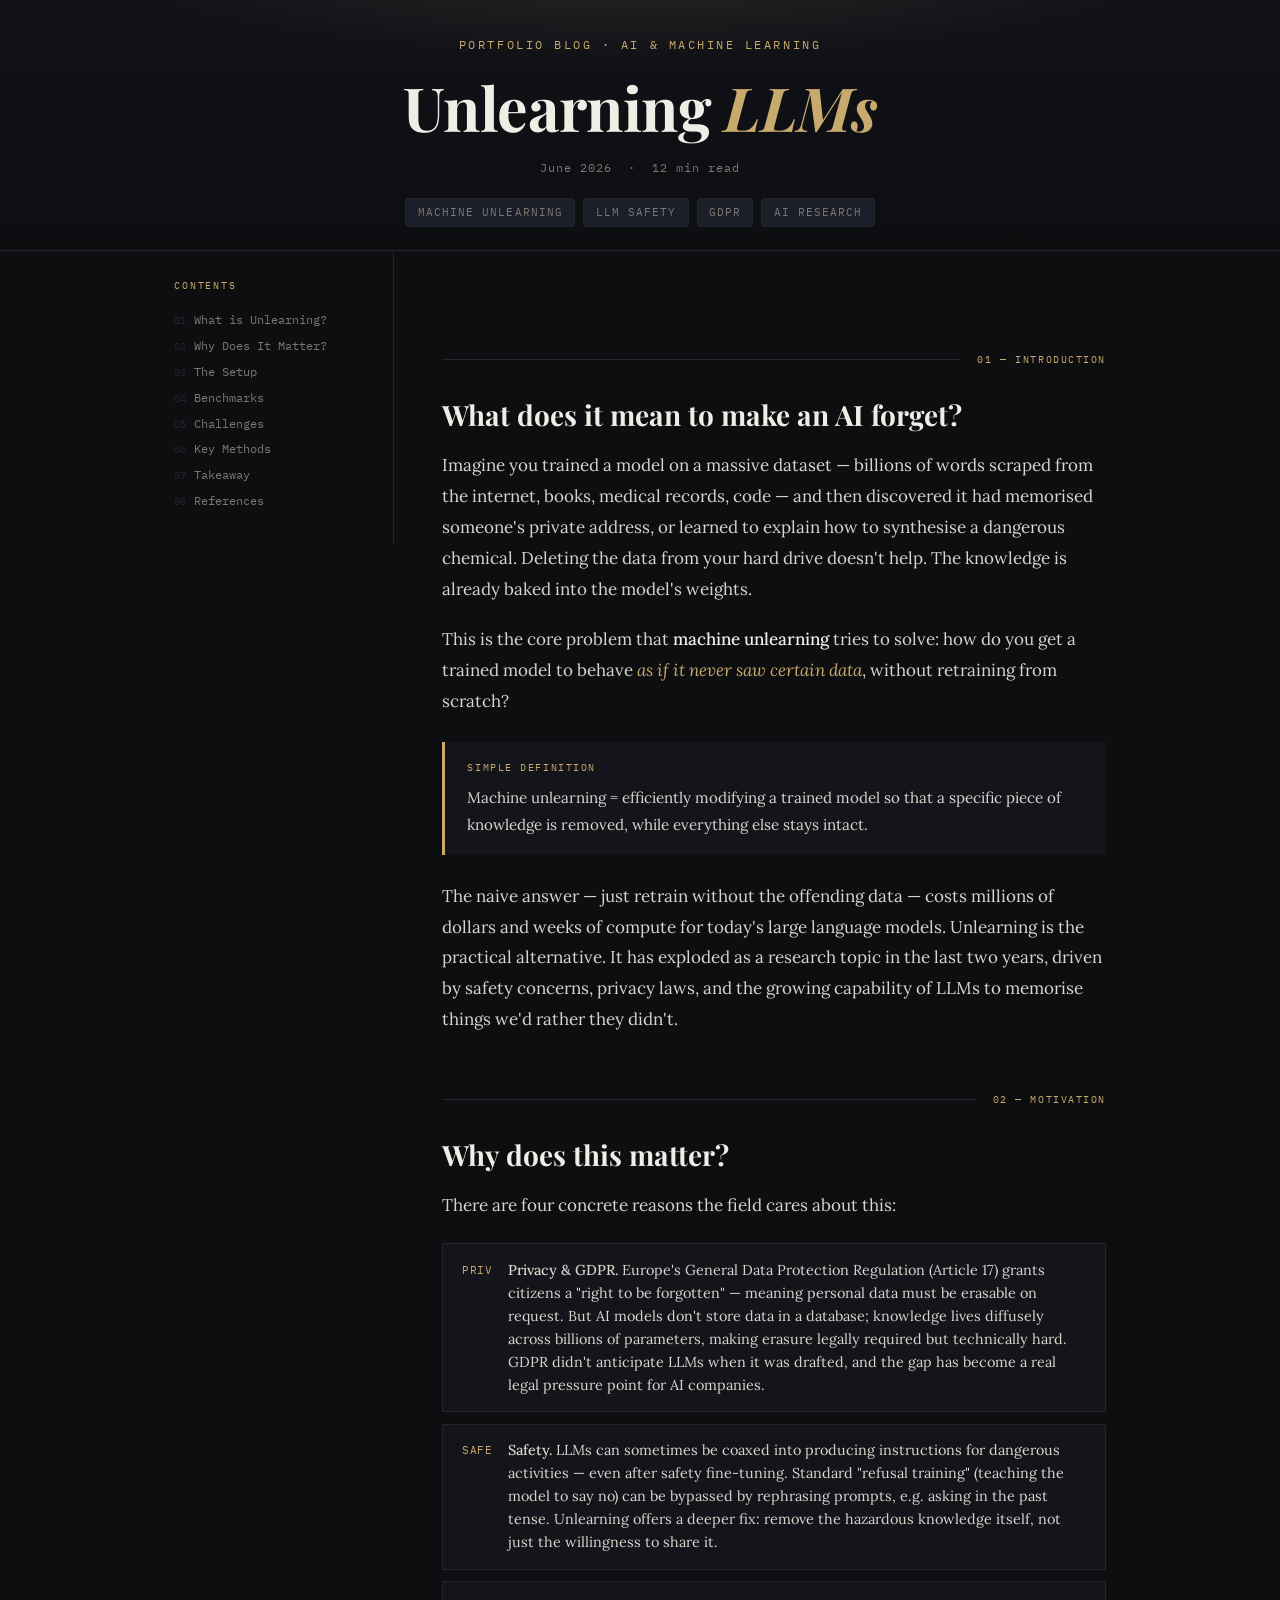
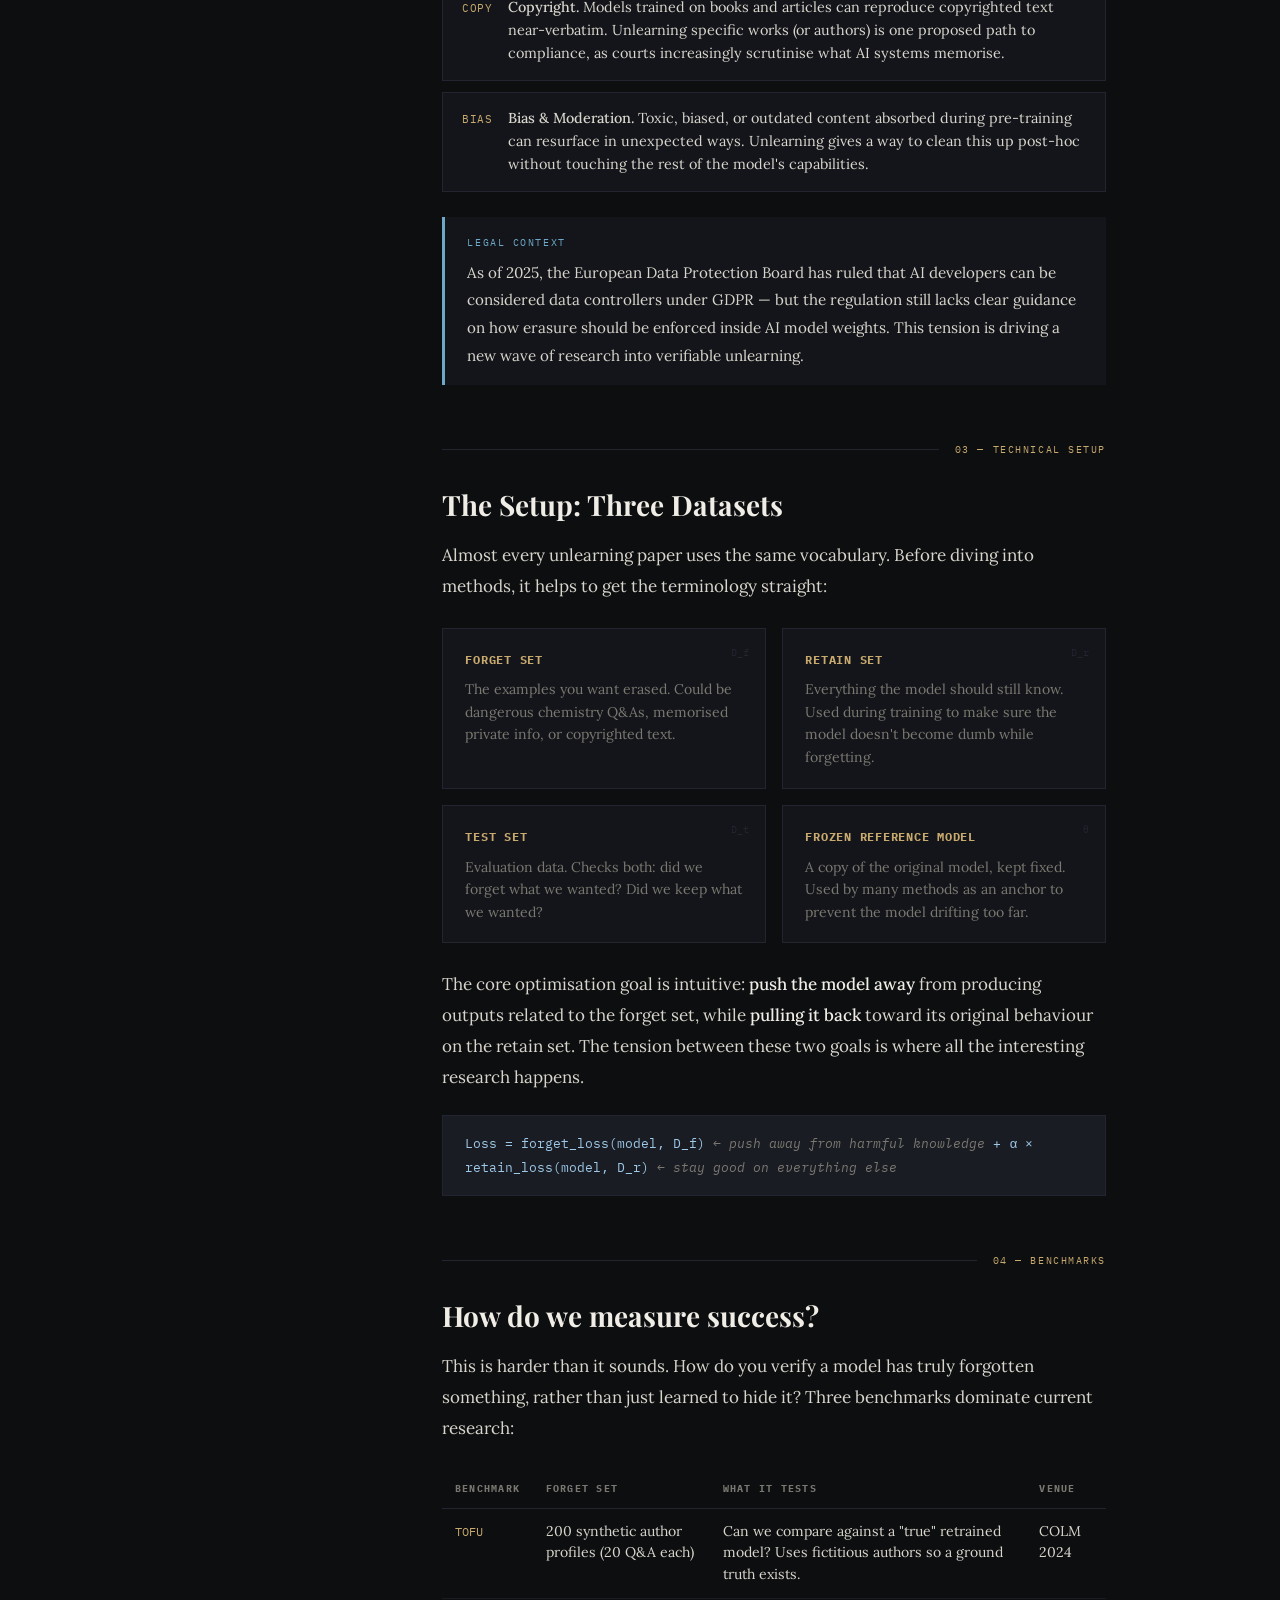
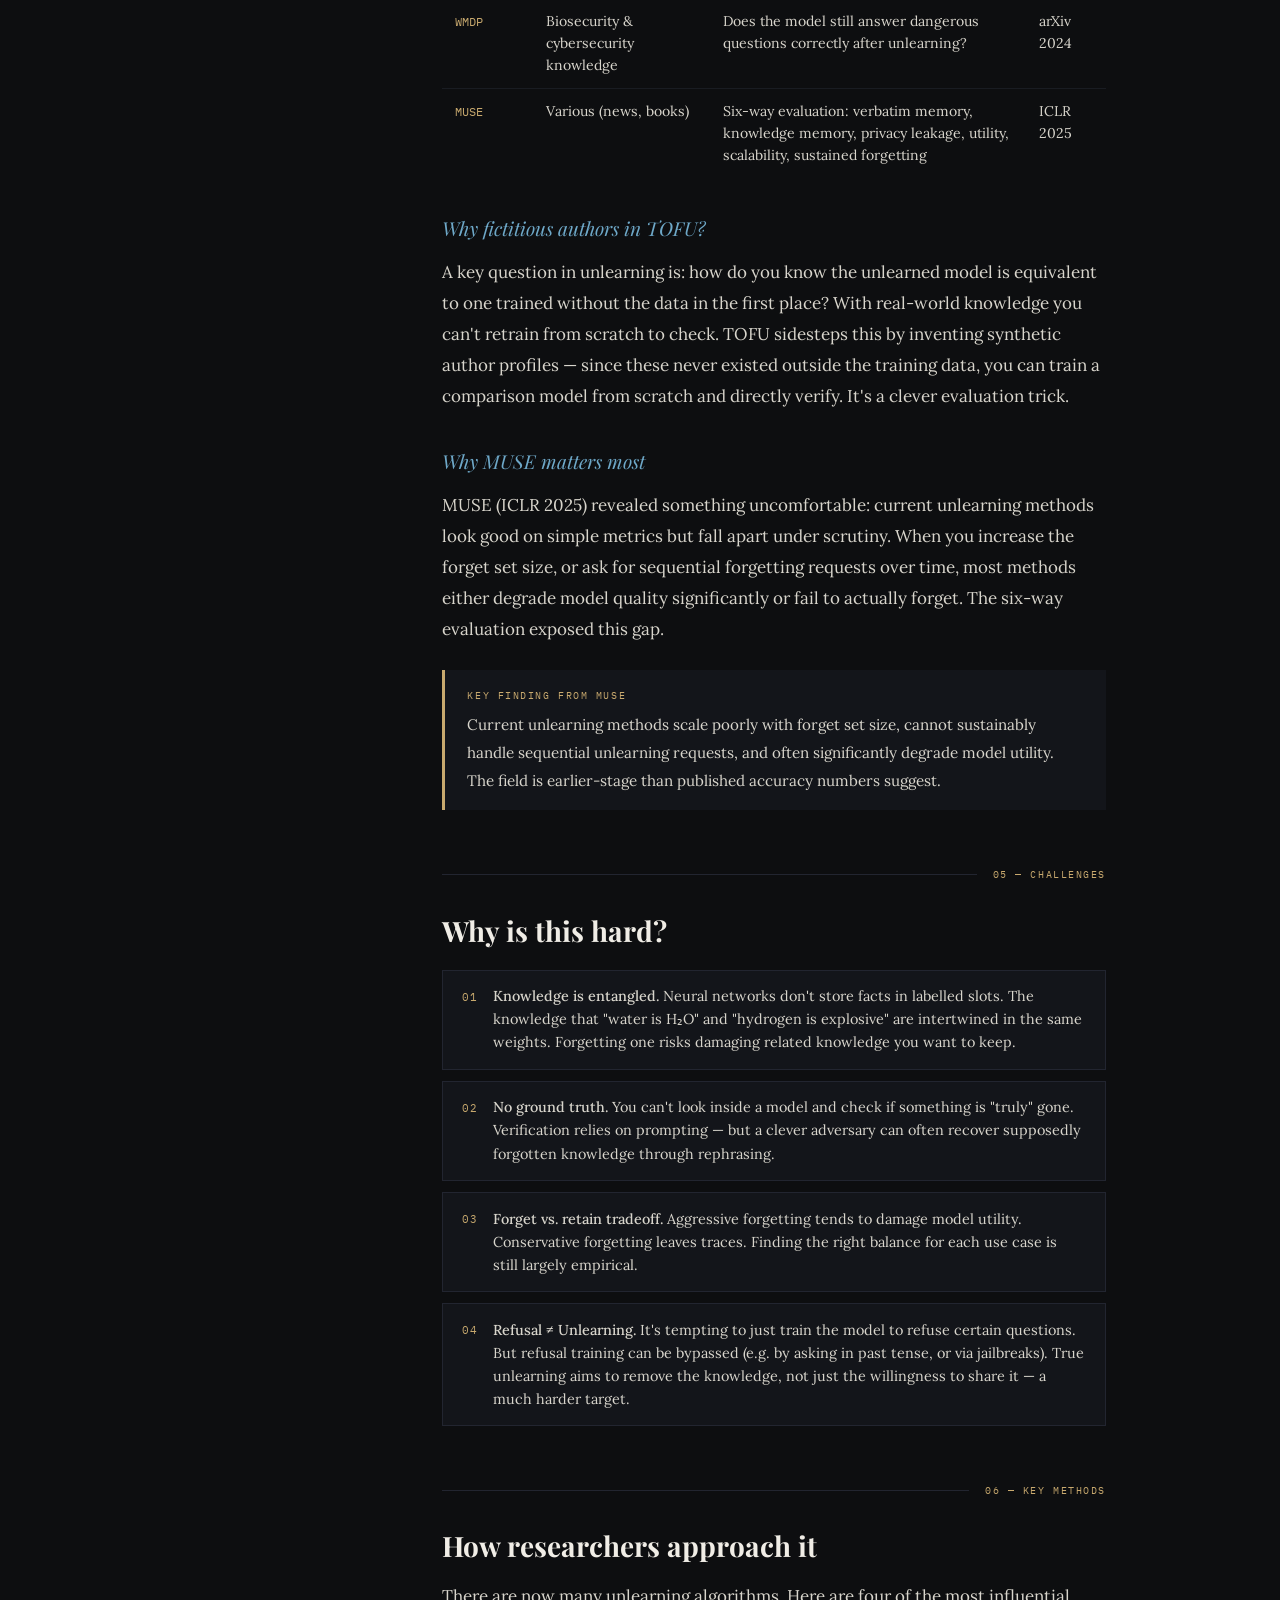
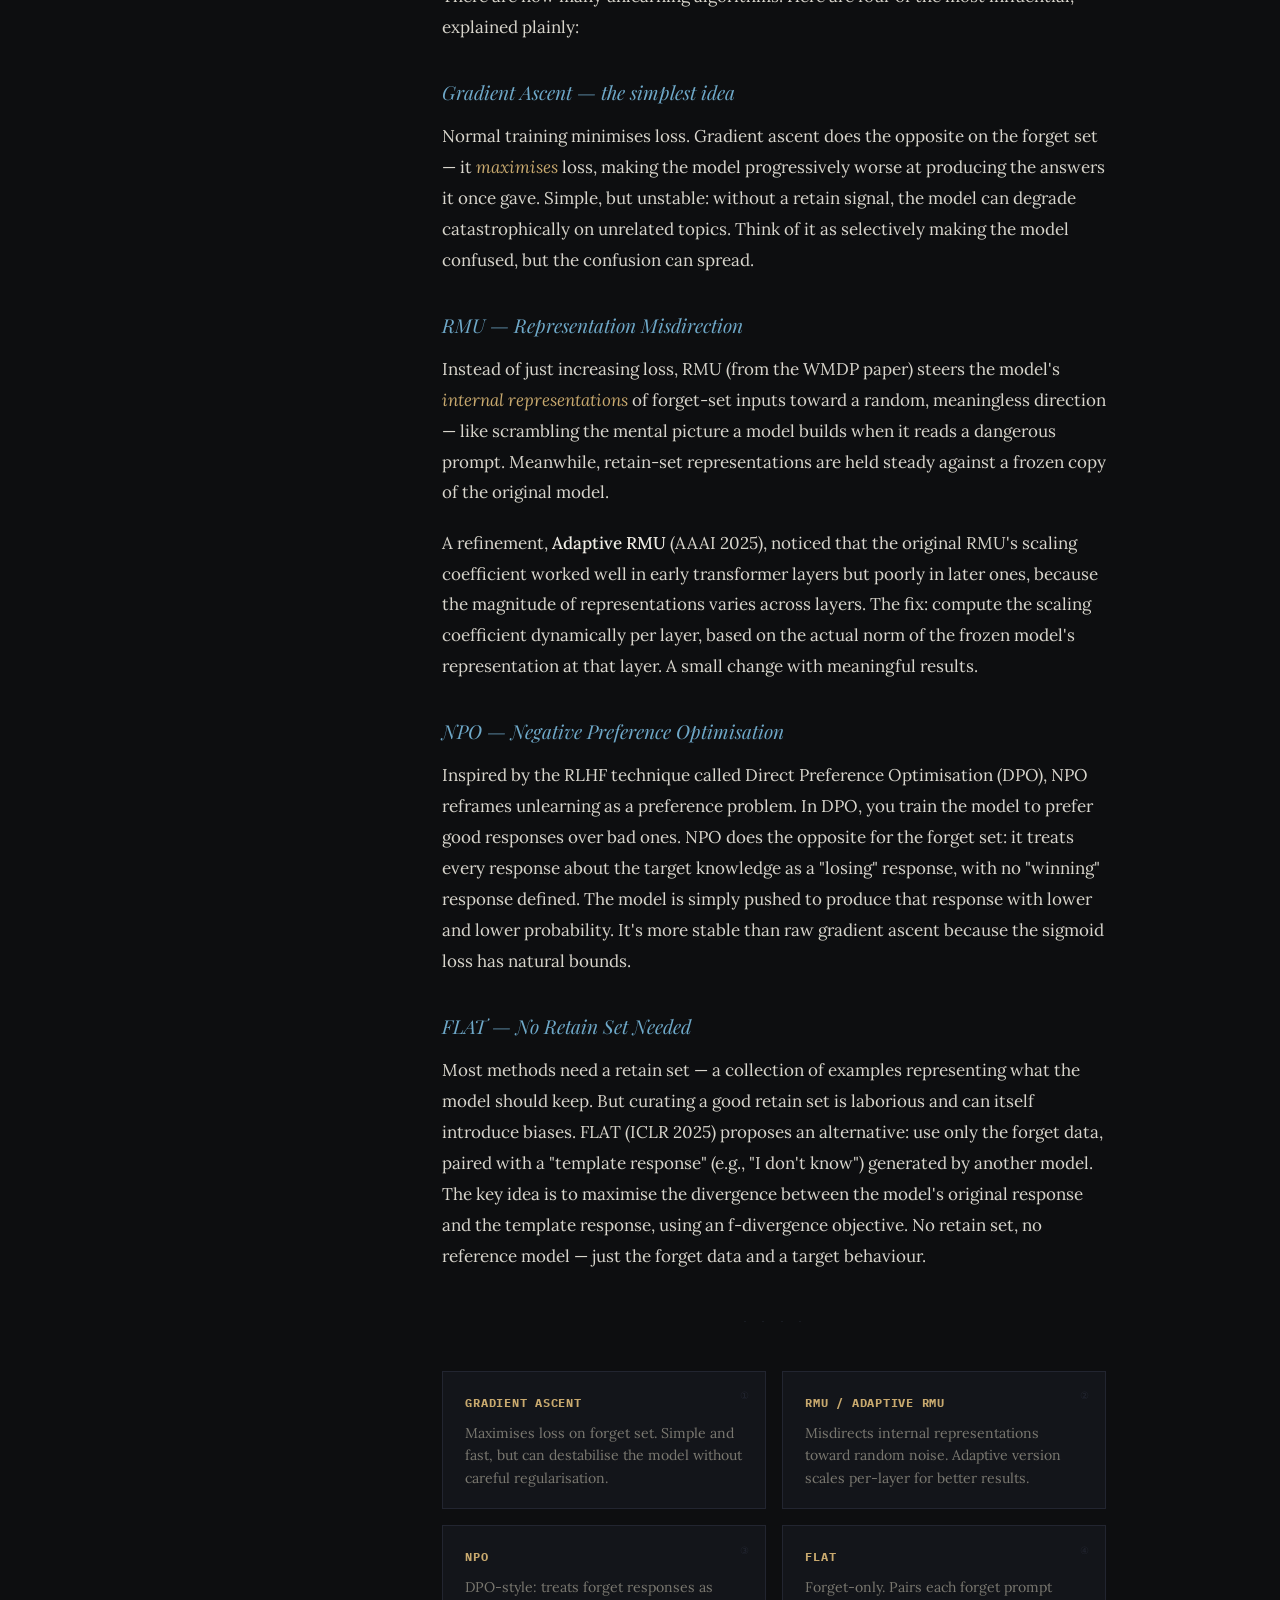
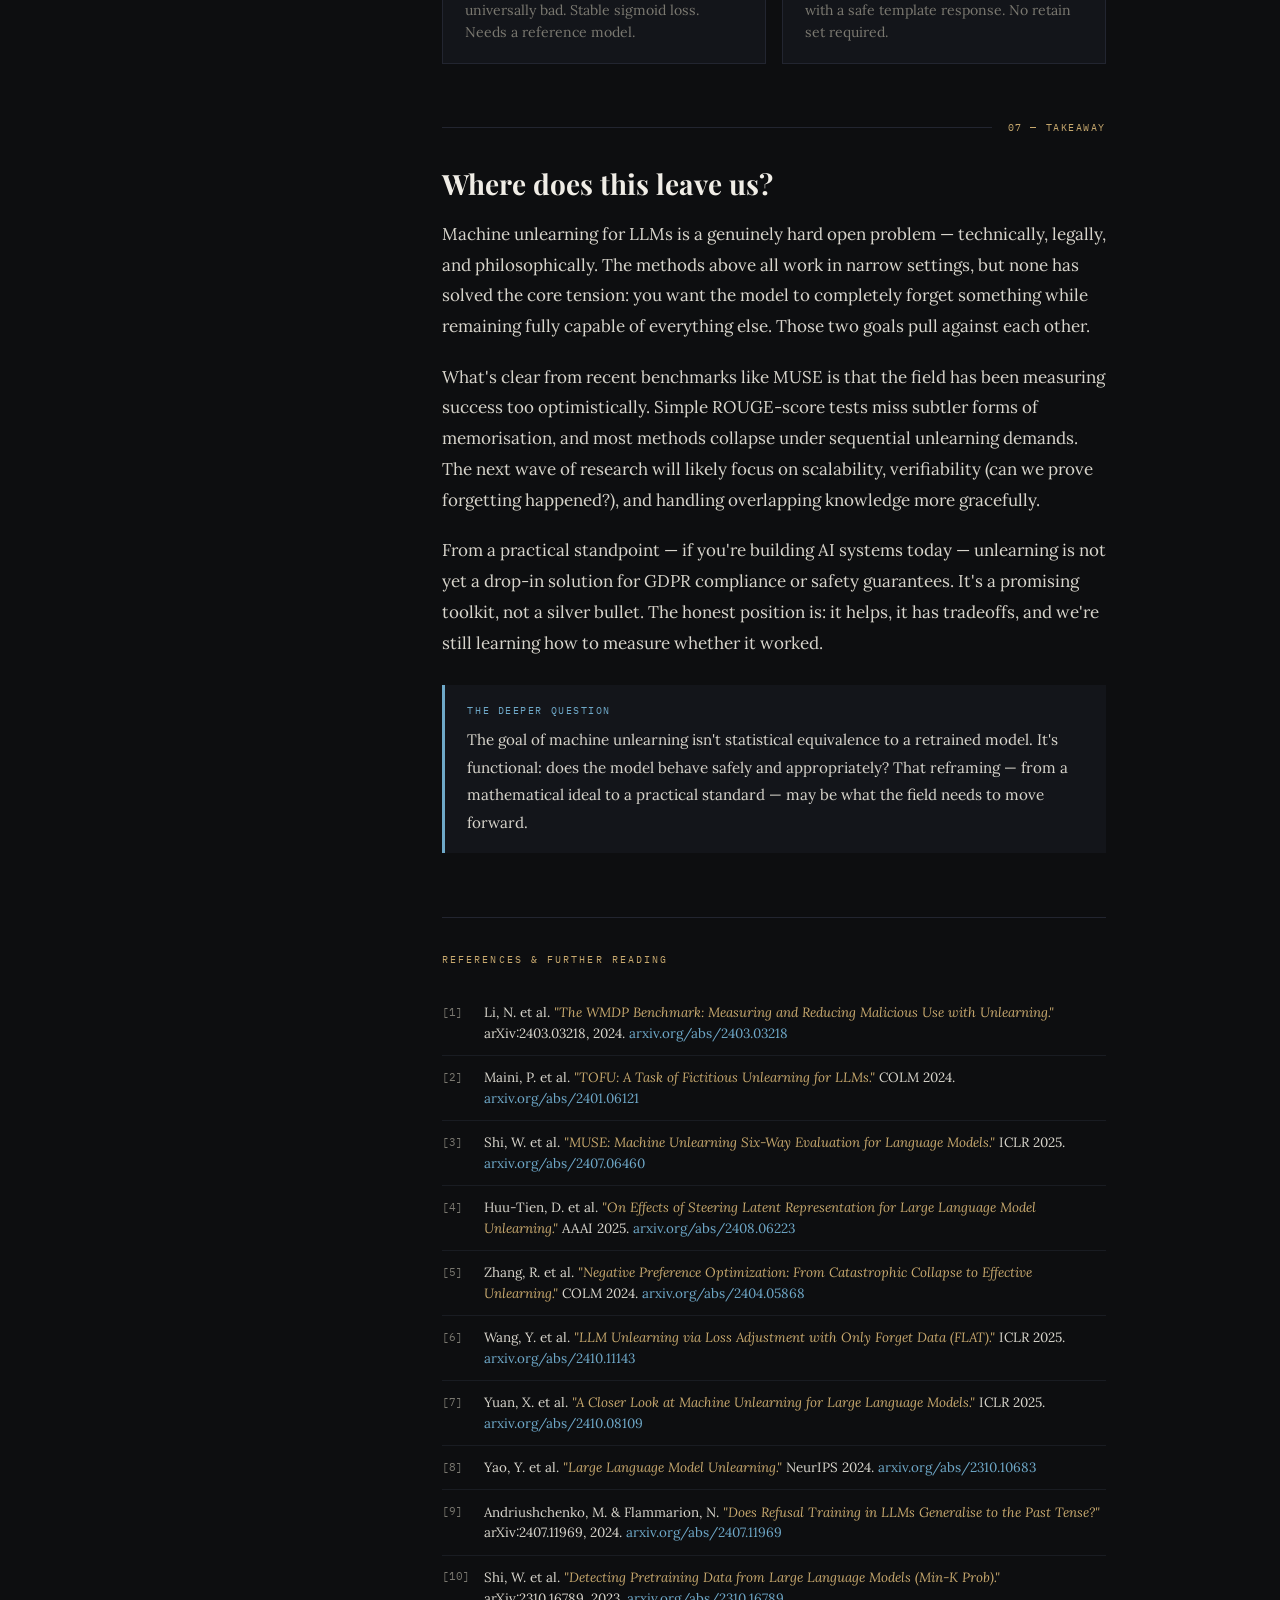
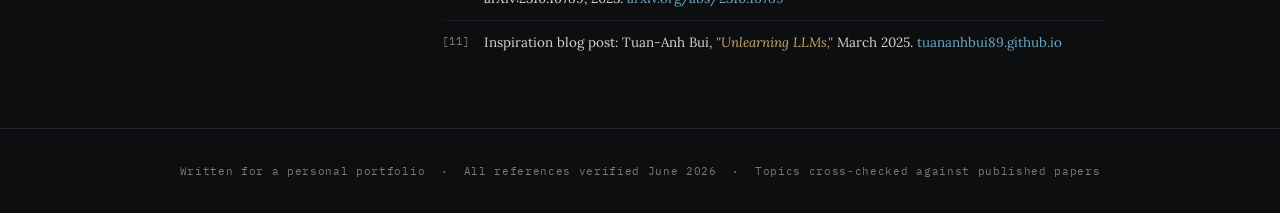
==== unlearning-llm-blog.html @ af0bd9ba "Create unlearning-llm-blog.html" ====
<!DOCTYPE html>
<html lang="en">
<head>
  <meta charset="UTF-8" />
  <meta name="viewport" content="width=device-width, initial-scale=1.0" />
  <title>Unlearning LLMs | Portfolio Blog</title>
  <link href="https://fonts.googleapis.com/css2?family=Playfair+Display:ital,wght@0,400;0,700;1,400&family=IBM+Plex+Mono:wght@400;500&family=Lora:ital,wght@0,400;0,500;1,400&display=swap" rel="stylesheet" />
  <style>
    :root {
      --bg:        #0d0e10;
      --surface:   #13151a;
      --border:    #222530;
      --accent:    #c8a96e;
      --accent2:   #6ea8c8;
      --text:      #d8d5cc;
      --muted:     #7a7870;
      --code-bg:   #191c22;
      --tag-bg:    #1c1f29;
    }

    *, *::before, *::after { box-sizing: border-box; margin: 0; padding: 0; }

    html { scroll-behavior: smooth; }

    body {
      background: var(--bg);
      color: var(--text);
      font-family: 'Lora', Georgia, serif;
      font-size: 17px;
      line-height: 1.82;
      min-height: 100vh;
    }

    /* ── HEADER ── */
    header {
      border-bottom: 1px solid var(--border);
      padding: 2.2rem 0 1.4rem;
      text-align: center;
      background: linear-gradient(180deg, #101218 0%, var(--bg) 100%);
      position: relative;
      overflow: hidden;
    }
    header::before {
      content: '';
      position: absolute;
      inset: 0;
      background: radial-gradient(ellipse 60% 50% at 50% -10%, rgba(200,169,110,0.12) 0%, transparent 70%);
      pointer-events: none;
    }
    .header-kicker {
      font-family: 'IBM Plex Mono', monospace;
      font-size: 0.72rem;
      letter-spacing: 0.22em;
      text-transform: uppercase;
      color: var(--accent);
      margin-bottom: 1rem;
    }
    header h1 {
      font-family: 'Playfair Display', serif;
      font-size: clamp(2.2rem, 5vw, 3.8rem);
      font-weight: 700;
      line-height: 1.15;
      color: #f0ede6;
      letter-spacing: -0.01em;
    }
    header h1 em {
      font-style: italic;
      color: var(--accent);
    }
    .header-sub {
      margin-top: 0.9rem;
      color: var(--muted);
      font-family: 'IBM Plex Mono', monospace;
      font-size: 0.78rem;
      letter-spacing: 0.08em;
    }
    .header-tags {
      margin-top: 1.2rem;
      display: flex;
      gap: 0.5rem;
      justify-content: center;
      flex-wrap: wrap;
    }
    .tag {
      background: var(--tag-bg);
      border: 1px solid var(--border);
      border-radius: 3px;
      padding: 0.22rem 0.7rem;
      font-family: 'IBM Plex Mono', monospace;
      font-size: 0.68rem;
      letter-spacing: 0.1em;
      color: var(--muted);
      text-transform: uppercase;
    }

    /* ── LAYOUT ── */
    .outer {
      max-width: 980px;
      margin: 0 auto;
      padding: 0 1.5rem;
      display: grid;
      grid-template-columns: 220px 1fr;
      gap: 3rem;
      align-items: start;
    }

    /* ── TOC SIDEBAR ── */
    .toc {
      position: sticky;
      top: 2rem;
      padding: 1.6rem 0;
      border-right: 1px solid var(--border);
      padding-right: 1.6rem;
    }
    .toc-title {
      font-family: 'IBM Plex Mono', monospace;
      font-size: 0.65rem;
      letter-spacing: 0.18em;
      text-transform: uppercase;
      color: var(--accent);
      margin-bottom: 1rem;
    }
    .toc ol {
      list-style: none;
      counter-reset: toc;
    }
    .toc li {
      counter-increment: toc;
      margin-bottom: 0.5rem;
    }
    .toc a {
      display: flex;
      gap: 0.5rem;
      align-items: baseline;
      font-family: 'IBM Plex Mono', monospace;
      font-size: 0.72rem;
      color: var(--muted);
      text-decoration: none;
      line-height: 1.5;
      transition: color 0.2s;
    }
    .toc a::before {
      content: counter(toc, decimal-leading-zero);
      color: var(--border);
      font-size: 0.62rem;
      flex-shrink: 0;
    }
    .toc a:hover { color: var(--accent); }

    /* ── ARTICLE ── */
    article {
      padding: 2.8rem 0 4rem;
    }

    /* SECTION DIVIDER */
    .section-break {
      display: flex;
      align-items: center;
      gap: 1rem;
      margin: 3.4rem 0 1.8rem;
    }
    .section-break::before {
      content: '';
      flex: 1;
      height: 1px;
      background: var(--border);
    }
    .section-num {
      font-family: 'IBM Plex Mono', monospace;
      font-size: 0.65rem;
      letter-spacing: 0.15em;
      color: var(--accent);
      text-transform: uppercase;
    }

    h2 {
      font-family: 'Playfair Display', serif;
      font-size: 1.75rem;
      font-weight: 700;
      color: #f0ede6;
      line-height: 1.25;
      margin-bottom: 1.1rem;
    }
    h3 {
      font-family: 'Playfair Display', serif;
      font-style: italic;
      font-size: 1.2rem;
      font-weight: 400;
      color: var(--accent2);
      margin: 2rem 0 0.7rem;
    }

    p { margin-bottom: 1.2rem; }
    p:last-child { margin-bottom: 0; }

    strong { color: #f0ede6; font-weight: 500; }
    em { font-style: italic; color: var(--accent); }

    /* ── CALLOUT BOXES ── */
    .callout {
      border-left: 3px solid var(--accent);
      background: var(--surface);
      padding: 1rem 1.4rem;
      margin: 1.6rem 0;
      font-size: 0.95rem;
    }
    .callout.blue { border-color: var(--accent2); }
    .callout-label {
      font-family: 'IBM Plex Mono', monospace;
      font-size: 0.65rem;
      letter-spacing: 0.15em;
      text-transform: uppercase;
      color: var(--accent);
      margin-bottom: 0.4rem;
    }
    .callout.blue .callout-label { color: var(--accent2); }

    /* ── METHOD CARDS ── */
    .method-grid {
      display: grid;
      grid-template-columns: 1fr 1fr;
      gap: 1rem;
      margin: 1.6rem 0;
    }
    .method-card {
      background: var(--surface);
      border: 1px solid var(--border);
      padding: 1.2rem 1.4rem;
      position: relative;
    }
    .method-card::before {
      content: attr(data-num);
      position: absolute;
      top: 0.9rem;
      right: 1rem;
      font-family: 'IBM Plex Mono', monospace;
      font-size: 0.65rem;
      color: var(--border);
    }
    .method-card h4 {
      font-family: 'IBM Plex Mono', monospace;
      font-size: 0.78rem;
      color: var(--accent);
      letter-spacing: 0.06em;
      margin-bottom: 0.5rem;
      text-transform: uppercase;
    }
    .method-card p {
      font-size: 0.88rem;
      color: var(--muted);
      margin: 0;
      line-height: 1.6;
    }

    /* ── CHALLENGE PILLS ── */
    .challenge-list {
      display: flex;
      flex-direction: column;
      gap: 0.7rem;
      margin: 1.4rem 0;
    }
    .challenge-item {
      display: grid;
      grid-template-columns: auto 1fr;
      gap: 1rem;
      align-items: start;
      background: var(--surface);
      border: 1px solid var(--border);
      padding: 0.9rem 1.2rem;
    }
    .challenge-icon {
      font-family: 'IBM Plex Mono', monospace;
      font-size: 0.68rem;
      color: var(--accent);
      margin-top: 0.15rem;
      letter-spacing: 0.05em;
    }
    .challenge-item p { font-size: 0.9rem; margin: 0; line-height: 1.6; }
    .challenge-item strong { color: var(--text); }

    /* ── BENCHMARK TABLE ── */
    .bench-table {
      width: 100%;
      border-collapse: collapse;
      font-size: 0.88rem;
      margin: 1.6rem 0;
    }
    .bench-table th {
      font-family: 'IBM Plex Mono', monospace;
      font-size: 0.65rem;
      letter-spacing: 0.12em;
      text-transform: uppercase;
      color: var(--muted);
      border-bottom: 1px solid var(--border);
      padding: 0.6rem 0.8rem;
      text-align: left;
    }
    .bench-table td {
      padding: 0.75rem 0.8rem;
      border-bottom: 1px solid #191c22;
      vertical-align: top;
      line-height: 1.55;
    }
    .bench-table tr:last-child td { border-bottom: none; }
    .bench-name {
      font-family: 'IBM Plex Mono', monospace;
      font-size: 0.78rem;
      color: var(--accent);
    }

    /* ── FORMULA BOX ── */
    .formula {
      background: var(--code-bg);
      border: 1px solid var(--border);
      padding: 1rem 1.4rem;
      margin: 1.4rem 0;
      font-family: 'IBM Plex Mono', monospace;
      font-size: 0.82rem;
      color: #9ec8e8;
      overflow-x: auto;
      line-height: 1.8;
    }
    .formula .comment { color: var(--muted); font-style: italic; }

    /* ── REFERENCES ── */
    .references {
      margin-top: 4rem;
      padding-top: 2rem;
      border-top: 1px solid var(--border);
    }
    .ref-title {
      font-family: 'IBM Plex Mono', monospace;
      font-size: 0.65rem;
      letter-spacing: 0.2em;
      text-transform: uppercase;
      color: var(--accent);
      margin-bottom: 1.4rem;
    }
    .ref-list { list-style: none; }
    .ref-list li {
      display: grid;
      grid-template-columns: 2rem 1fr;
      gap: 0.6rem;
      padding: 0.7rem 0;
      border-bottom: 1px solid #191c22;
      font-size: 0.84rem;
      line-height: 1.55;
    }
    .ref-list li:last-child { border-bottom: none; }
    .ref-num {
      font-family: 'IBM Plex Mono', monospace;
      font-size: 0.68rem;
      color: var(--muted);
      margin-top: 0.1rem;
    }
    .ref-list a {
      color: var(--accent2);
      text-decoration: none;
    }
    .ref-list a:hover { text-decoration: underline; }

    /* ── FOOTER ── */
    footer {
      border-top: 1px solid var(--border);
      padding: 2rem 1.5rem;
      text-align: center;
      font-family: 'IBM Plex Mono', monospace;
      font-size: 0.7rem;
      color: var(--muted);
      letter-spacing: 0.06em;
    }

    /* ── RESPONSIVE ── */
    @media (max-width: 720px) {
      .outer { grid-template-columns: 1fr; gap: 0; }
      .toc { display: none; }
      .method-grid { grid-template-columns: 1fr; }
    }

    /* ── SCROLL REVEAL ── */
    .reveal {
      opacity: 0;
      transform: translateY(18px);
      transition: opacity 0.55s ease, transform 0.55s ease;
    }
    .reveal.visible { opacity: 1; transform: none; }

    /* decorative rule */
    .ornament {
      text-align: center;
      color: var(--border);
      font-family: 'IBM Plex Mono', monospace;
      font-size: 0.65rem;
      letter-spacing: 0.3em;
      margin: 2.5rem 0;
    }
  </style>
</head>
<body>

<!-- ═══════════════════════════ HEADER ═══════════════════════════ -->
<header>
  <p class="header-kicker">Portfolio Blog · AI & Machine Learning</p>
  <h1>Unlearning <em>LLMs</em></h1>
  <p class="header-sub">June 2026 &nbsp;·&nbsp; 12 min read</p>
  <div class="header-tags">
    <span class="tag">Machine Unlearning</span>
    <span class="tag">LLM Safety</span>
    <span class="tag">GDPR</span>
    <span class="tag">AI Research</span>
  </div>
</header>

<!-- ═══════════════════════════ BODY ═══════════════════════════ -->
<div class="outer">

  <!-- SIDEBAR TOC -->
  <nav class="toc" aria-label="Table of contents">
    <p class="toc-title">Contents</p>
    <ol>
      <li><a href="#intro">What is Unlearning?</a></li>
      <li><a href="#why">Why Does It Matter?</a></li>
      <li><a href="#setup">The Setup</a></li>
      <li><a href="#benchmarks">Benchmarks</a></li>
      <li><a href="#challenges">Challenges</a></li>
      <li><a href="#methods">Key Methods</a></li>
      <li><a href="#takeaway">Takeaway</a></li>
      <li><a href="#references">References</a></li>
    </ol>
  </nav>

  <!-- ARTICLE -->
  <article>

    <!-- ── 1. INTRO ── -->
    <div class="section-break reveal" id="intro">
      <span class="section-num">01 — Introduction</span>
    </div>

    <h2 class="reveal">What does it mean to make an AI forget?</h2>

    <p class="reveal">
      Imagine you trained a model on a massive dataset — billions of words scraped from the internet, books, medical records, code — and then discovered it had memorised someone's private address, or learned to explain how to synthesise a dangerous chemical. Deleting the data from your hard drive doesn't help. The knowledge is already baked into the model's weights.
    </p>

    <p class="reveal">
      This is the core problem that <strong>machine unlearning</strong> tries to solve: how do you get a trained model to behave <em>as if it never saw certain data</em>, without retraining from scratch?
    </p>

    <div class="callout reveal">
      <p class="callout-label">Simple Definition</p>
      <p>Machine unlearning = efficiently modifying a trained model so that a specific piece of knowledge is removed, while everything else stays intact.</p>
    </div>

    <p class="reveal">
      The naive answer — just retrain without the offending data — costs millions of dollars and weeks of compute for today's large language models. Unlearning is the practical alternative. It has exploded as a research topic in the last two years, driven by safety concerns, privacy laws, and the growing capability of LLMs to memorise things we'd rather they didn't.
    </p>

    <!-- ── 2. WHY ── -->
    <div class="section-break reveal" id="why">
      <span class="section-num">02 — Motivation</span>
    </div>
    <h2 class="reveal">Why does this matter?</h2>

    <p class="reveal">
      There are four concrete reasons the field cares about this:
    </p>

    <div class="challenge-list reveal">
      <div class="challenge-item">
        <span class="challenge-icon">PRIV</span>
        <p><strong>Privacy & GDPR.</strong> Europe's General Data Protection Regulation (Article 17) grants citizens a "right to be forgotten" — meaning personal data must be erasable on request. But AI models don't store data in a database; knowledge lives diffusely across billions of parameters, making erasure legally required but technically hard. GDPR didn't anticipate LLMs when it was drafted, and the gap has become a real legal pressure point for AI companies.</p>
      </div>
      <div class="challenge-item">
        <span class="challenge-icon">SAFE</span>
        <p><strong>Safety.</strong> LLMs can sometimes be coaxed into producing instructions for dangerous activities — even after safety fine-tuning. Standard "refusal training" (teaching the model to say no) can be bypassed by rephrasing prompts, e.g. asking in the past tense. Unlearning offers a deeper fix: remove the hazardous knowledge itself, not just the willingness to share it.</p>
      </div>
      <div class="challenge-item">
        <span class="challenge-icon">COPY</span>
        <p><strong>Copyright.</strong> Models trained on books and articles can reproduce copyrighted text near-verbatim. Unlearning specific works (or authors) is one proposed path to compliance, as courts increasingly scrutinise what AI systems memorise.</p>
      </div>
      <div class="challenge-item">
        <span class="challenge-icon">BIAS</span>
        <p><strong>Bias & Moderation.</strong> Toxic, biased, or outdated content absorbed during pre-training can resurface in unexpected ways. Unlearning gives a way to clean this up post-hoc without touching the rest of the model's capabilities.</p>
      </div>
    </div>

    <div class="callout blue reveal">
      <p class="callout-label">Legal Context</p>
      <p>As of 2025, the European Data Protection Board has ruled that AI developers can be considered data controllers under GDPR — but the regulation still lacks clear guidance on how erasure should be enforced inside AI model weights. This tension is driving a new wave of research into verifiable unlearning.</p>
    </div>

    <!-- ── 3. SETUP ── -->
    <div class="section-break reveal" id="setup">
      <span class="section-num">03 — Technical Setup</span>
    </div>
    <h2 class="reveal">The Setup: Three Datasets</h2>

    <p class="reveal">
      Almost every unlearning paper uses the same vocabulary. Before diving into methods, it helps to get the terminology straight:
    </p>

    <div class="method-grid reveal">
      <div class="method-card" data-num="D_f">
        <h4>Forget Set</h4>
        <p>The examples you want erased. Could be dangerous chemistry Q&amp;As, memorised private info, or copyrighted text.</p>
      </div>
      <div class="method-card" data-num="D_r">
        <h4>Retain Set</h4>
        <p>Everything the model should still know. Used during training to make sure the model doesn't become dumb while forgetting.</p>
      </div>
      <div class="method-card" data-num="D_t">
        <h4>Test Set</h4>
        <p>Evaluation data. Checks both: did we forget what we wanted? Did we keep what we wanted?</p>
      </div>
      <div class="method-card" data-num="θ">
        <h4>Frozen Reference Model</h4>
        <p>A copy of the original model, kept fixed. Used by many methods as an anchor to prevent the model drifting too far.</p>
      </div>
    </div>

    <p class="reveal">
      The core optimisation goal is intuitive: <strong>push the model away</strong> from producing outputs related to the forget set, while <strong>pulling it back</strong> toward its original behaviour on the retain set. The tension between these two goals is where all the interesting research happens.
    </p>

    <div class="formula reveal">
      Loss = forget_loss(model, D_f)  <span class="comment">← push away from harmful knowledge</span>
           + α × retain_loss(model, D_r)  <span class="comment">← stay good on everything else</span>
    </div>

    <!-- ── 4. BENCHMARKS ── -->
    <div class="section-break reveal" id="benchmarks">
      <span class="section-num">04 — Benchmarks</span>
    </div>
    <h2 class="reveal">How do we measure success?</h2>

    <p class="reveal">
      This is harder than it sounds. How do you verify a model has truly forgotten something, rather than just learned to hide it? Three benchmarks dominate current research:
    </p>

    <table class="bench-table reveal">
      <thead>
        <tr>
          <th>Benchmark</th>
          <th>Forget Set</th>
          <th>What It Tests</th>
          <th>Venue</th>
        </tr>
      </thead>
      <tbody>
        <tr>
          <td><span class="bench-name">TOFU</span></td>
          <td>200 synthetic author profiles (20 Q&amp;A each)</td>
          <td>Can we compare against a "true" retrained model? Uses fictitious authors so a ground truth exists.</td>
          <td>COLM 2024</td>
        </tr>
        <tr>
          <td><span class="bench-name">WMDP</span></td>
          <td>Biosecurity &amp; cybersecurity knowledge</td>
          <td>Does the model still answer dangerous questions correctly after unlearning?</td>
          <td>arXiv 2024</td>
        </tr>
        <tr>
          <td><span class="bench-name">MUSE</span></td>
          <td>Various (news, books)</td>
          <td>Six-way evaluation: verbatim memory, knowledge memory, privacy leakage, utility, scalability, sustained forgetting</td>
          <td>ICLR 2025</td>
        </tr>
      </tbody>
    </table>

    <h3 class="reveal">Why fictitious authors in TOFU?</h3>
    <p class="reveal">
      A key question in unlearning is: how do you know the unlearned model is equivalent to one trained without the data in the first place? With real-world knowledge you can't retrain from scratch to check. TOFU sidesteps this by inventing synthetic author profiles — since these never existed outside the training data, you can train a comparison model from scratch and directly verify. It's a clever evaluation trick.
    </p>

    <h3 class="reveal">Why MUSE matters most</h3>
    <p class="reveal">
      MUSE (ICLR 2025) revealed something uncomfortable: current unlearning methods look good on simple metrics but fall apart under scrutiny. When you increase the forget set size, or ask for sequential forgetting requests over time, most methods either degrade model quality significantly or fail to actually forget. The six-way evaluation exposed this gap.
    </p>

    <div class="callout reveal">
      <p class="callout-label">Key Finding from MUSE</p>
      <p>Current unlearning methods scale poorly with forget set size, cannot sustainably handle sequential unlearning requests, and often significantly degrade model utility. The field is earlier-stage than published accuracy numbers suggest.</p>
    </div>

    <!-- ── 5. CHALLENGES ── -->
    <div class="section-break reveal" id="challenges">
      <span class="section-num">05 — Challenges</span>
    </div>
    <h2 class="reveal">Why is this hard?</h2>

    <div class="challenge-list reveal">
      <div class="challenge-item">
        <span class="challenge-icon">01</span>
        <p><strong>Knowledge is entangled.</strong> Neural networks don't store facts in labelled slots. The knowledge that "water is H₂O" and "hydrogen is explosive" are intertwined in the same weights. Forgetting one risks damaging related knowledge you want to keep.</p>
      </div>
      <div class="challenge-item">
        <span class="challenge-icon">02</span>
        <p><strong>No ground truth.</strong> You can't look inside a model and check if something is "truly" gone. Verification relies on prompting — but a clever adversary can often recover supposedly forgotten knowledge through rephrasing.</p>
      </div>
      <div class="challenge-item">
        <span class="challenge-icon">03</span>
        <p><strong>Forget vs. retain tradeoff.</strong> Aggressive forgetting tends to damage model utility. Conservative forgetting leaves traces. Finding the right balance for each use case is still largely empirical.</p>
      </div>
      <div class="challenge-item">
        <span class="challenge-icon">04</span>
        <p><strong>Refusal ≠ Unlearning.</strong> It's tempting to just train the model to refuse certain questions. But refusal training can be bypassed (e.g. by asking in past tense, or via jailbreaks). True unlearning aims to remove the knowledge, not just the willingness to share it — a much harder target.</p>
      </div>
    </div>

    <!-- ── 6. METHODS ── -->
    <div class="section-break reveal" id="methods">
      <span class="section-num">06 — Key Methods</span>
    </div>
    <h2 class="reveal">How researchers approach it</h2>

    <p class="reveal">
      There are now many unlearning algorithms. Here are four of the most influential, explained plainly:
    </p>

    <h3 class="reveal">Gradient Ascent — the simplest idea</h3>
    <p class="reveal">
      Normal training minimises loss. Gradient ascent does the opposite on the forget set — it <em>maximises</em> loss, making the model progressively worse at producing the answers it once gave. Simple, but unstable: without a retain signal, the model can degrade catastrophically on unrelated topics. Think of it as selectively making the model confused, but the confusion can spread.
    </p>

    <h3 class="reveal">RMU — Representation Misdirection</h3>
    <p class="reveal">
      Instead of just increasing loss, RMU (from the WMDP paper) steers the model's <em>internal representations</em> of forget-set inputs toward a random, meaningless direction — like scrambling the mental picture a model builds when it reads a dangerous prompt. Meanwhile, retain-set representations are held steady against a frozen copy of the original model.
    </p>
    <p class="reveal">
      A refinement, <strong>Adaptive RMU</strong> (AAAI 2025), noticed that the original RMU's scaling coefficient worked well in early transformer layers but poorly in later ones, because the magnitude of representations varies across layers. The fix: compute the scaling coefficient dynamically per layer, based on the actual norm of the frozen model's representation at that layer. A small change with meaningful results.
    </p>

    <h3 class="reveal">NPO — Negative Preference Optimisation</h3>
    <p class="reveal">
      Inspired by the RLHF technique called Direct Preference Optimisation (DPO), NPO reframes unlearning as a preference problem. In DPO, you train the model to prefer good responses over bad ones. NPO does the opposite for the forget set: it treats every response about the target knowledge as a "losing" response, with no "winning" response defined. The model is simply pushed to produce that response with lower and lower probability. It's more stable than raw gradient ascent because the sigmoid loss has natural bounds.
    </p>

    <h3 class="reveal">FLAT — No Retain Set Needed</h3>
    <p class="reveal">
      Most methods need a retain set — a collection of examples representing what the model should keep. But curating a good retain set is laborious and can itself introduce biases. FLAT (ICLR 2025) proposes an alternative: use only the forget data, paired with a "template response" (e.g., "I don't know") generated by another model. The key idea is to maximise the divergence between the model's original response and the template response, using an f-divergence objective. No retain set, no reference model — just the forget data and a target behaviour.
    </p>

    <div class="ornament reveal">· · · ·</div>

    <div class="method-grid reveal">
      <div class="method-card" data-num="①">
        <h4>Gradient Ascent</h4>
        <p>Maximises loss on forget set. Simple and fast, but can destabilise the model without careful regularisation.</p>
      </div>
      <div class="method-card" data-num="②">
        <h4>RMU / Adaptive RMU</h4>
        <p>Misdirects internal representations toward random noise. Adaptive version scales per-layer for better results.</p>
      </div>
      <div class="method-card" data-num="③">
        <h4>NPO</h4>
        <p>DPO-style: treats forget responses as universally bad. Stable sigmoid loss. Needs a reference model.</p>
      </div>
      <div class="method-card" data-num="④">
        <h4>FLAT</h4>
        <p>Forget-only. Pairs each forget prompt with a safe template response. No retain set required.</p>
      </div>
    </div>

    <!-- ── 7. TAKEAWAY ── -->
    <div class="section-break reveal" id="takeaway">
      <span class="section-num">07 — Takeaway</span>
    </div>
    <h2 class="reveal">Where does this leave us?</h2>

    <p class="reveal">
      Machine unlearning for LLMs is a genuinely hard open problem — technically, legally, and philosophically. The methods above all work in narrow settings, but none has solved the core tension: you want the model to completely forget something while remaining fully capable of everything else. Those two goals pull against each other.
    </p>

    <p class="reveal">
      What's clear from recent benchmarks like MUSE is that the field has been measuring success too optimistically. Simple ROUGE-score tests miss subtler forms of memorisation, and most methods collapse under sequential unlearning demands. The next wave of research will likely focus on scalability, verifiability (can we prove forgetting happened?), and handling overlapping knowledge more gracefully.
    </p>

    <p class="reveal">
      From a practical standpoint — if you're building AI systems today — unlearning is not yet a drop-in solution for GDPR compliance or safety guarantees. It's a promising toolkit, not a silver bullet. The honest position is: it helps, it has tradeoffs, and we're still learning how to measure whether it worked.
    </p>

    <div class="callout blue reveal">
      <p class="callout-label">The Deeper Question</p>
      <p>The goal of machine unlearning isn't statistical equivalence to a retrained model. It's functional: does the model behave safely and appropriately? That reframing — from a mathematical ideal to a practical standard — may be what the field needs to move forward.</p>
    </div>

    <!-- ── REFERENCES ── -->
    <div class="references reveal" id="references">
      <p class="ref-title">References & Further Reading</p>
      <ol class="ref-list">
        <li>
          <span class="ref-num">[1]</span>
          <span>Li, N. et al. <em>"The WMDP Benchmark: Measuring and Reducing Malicious Use with Unlearning."</em> arXiv:2403.03218, 2024. <a href="https://arxiv.org/abs/2403.03218" target="_blank">arxiv.org/abs/2403.03218</a></span>
        </li>
        <li>
          <span class="ref-num">[2]</span>
          <span>Maini, P. et al. <em>"TOFU: A Task of Fictitious Unlearning for LLMs."</em> COLM 2024. <a href="https://arxiv.org/abs/2401.06121" target="_blank">arxiv.org/abs/2401.06121</a></span>
        </li>
        <li>
          <span class="ref-num">[3]</span>
          <span>Shi, W. et al. <em>"MUSE: Machine Unlearning Six-Way Evaluation for Language Models."</em> ICLR 2025. <a href="https://arxiv.org/abs/2407.06460" target="_blank">arxiv.org/abs/2407.06460</a></span>
        </li>
        <li>
          <span class="ref-num">[4]</span>
          <span>Huu-Tien, D. et al. <em>"On Effects of Steering Latent Representation for Large Language Model Unlearning."</em> AAAI 2025. <a href="https://arxiv.org/abs/2408.06223" target="_blank">arxiv.org/abs/2408.06223</a></span>
        </li>
        <li>
          <span class="ref-num">[5]</span>
          <span>Zhang, R. et al. <em>"Negative Preference Optimization: From Catastrophic Collapse to Effective Unlearning."</em> COLM 2024. <a href="https://arxiv.org/abs/2404.05868" target="_blank">arxiv.org/abs/2404.05868</a></span>
        </li>
        <li>
          <span class="ref-num">[6]</span>
          <span>Wang, Y. et al. <em>"LLM Unlearning via Loss Adjustment with Only Forget Data (FLAT)."</em> ICLR 2025. <a href="https://arxiv.org/abs/2410.11143" target="_blank">arxiv.org/abs/2410.11143</a></span>
        </li>
        <li>
          <span class="ref-num">[7]</span>
          <span>Yuan, X. et al. <em>"A Closer Look at Machine Unlearning for Large Language Models."</em> ICLR 2025. <a href="https://arxiv.org/abs/2410.08109" target="_blank">arxiv.org/abs/2410.08109</a></span>
        </li>
        <li>
          <span class="ref-num">[8]</span>
          <span>Yao, Y. et al. <em>"Large Language Model Unlearning."</em> NeurIPS 2024. <a href="https://arxiv.org/abs/2310.10683" target="_blank">arxiv.org/abs/2310.10683</a></span>
        </li>
        <li>
          <span class="ref-num">[9]</span>
          <span>Andriushchenko, M. &amp; Flammarion, N. <em>"Does Refusal Training in LLMs Generalise to the Past Tense?"</em> arXiv:2407.11969, 2024. <a href="https://arxiv.org/abs/2407.11969" target="_blank">arxiv.org/abs/2407.11969</a></span>
        </li>
        <li>
          <span class="ref-num">[10]</span>
          <span>Shi, W. et al. <em>"Detecting Pretraining Data from Large Language Models (Min-K Prob)."</em> arXiv:2310.16789, 2023. <a href="https://arxiv.org/abs/2310.16789" target="_blank">arxiv.org/abs/2310.16789</a></span>
        </li>
        <li>
          <span class="ref-num">[11]</span>
          <span>Inspiration blog post: Tuan-Anh Bui, <em>"Unlearning LLMs,"</em> March 2025. <a href="https://tuananhbui89.github.io/blog/2025/unlearn-llms/" target="_blank">tuananhbui89.github.io</a></span>
        </li>
      </ol>
    </div>

  </article>
</div>

<footer>
  Written for a personal portfolio &nbsp;·&nbsp; All references verified June 2026 &nbsp;·&nbsp; Topics cross-checked against published papers
</footer>

<script>
  const reveals = document.querySelectorAll('.reveal');
  const observer = new IntersectionObserver((entries) => {
    entries.forEach(e => {
      if (e.isIntersecting) {
        e.target.classList.add('visible');
        observer.unobserve(e.target);
      }
    });
  }, { threshold: 0.08, rootMargin: '0px 0px -40px 0px' });
  reveals.forEach(el => observer.observe(el));
</script>

</body>
</html>
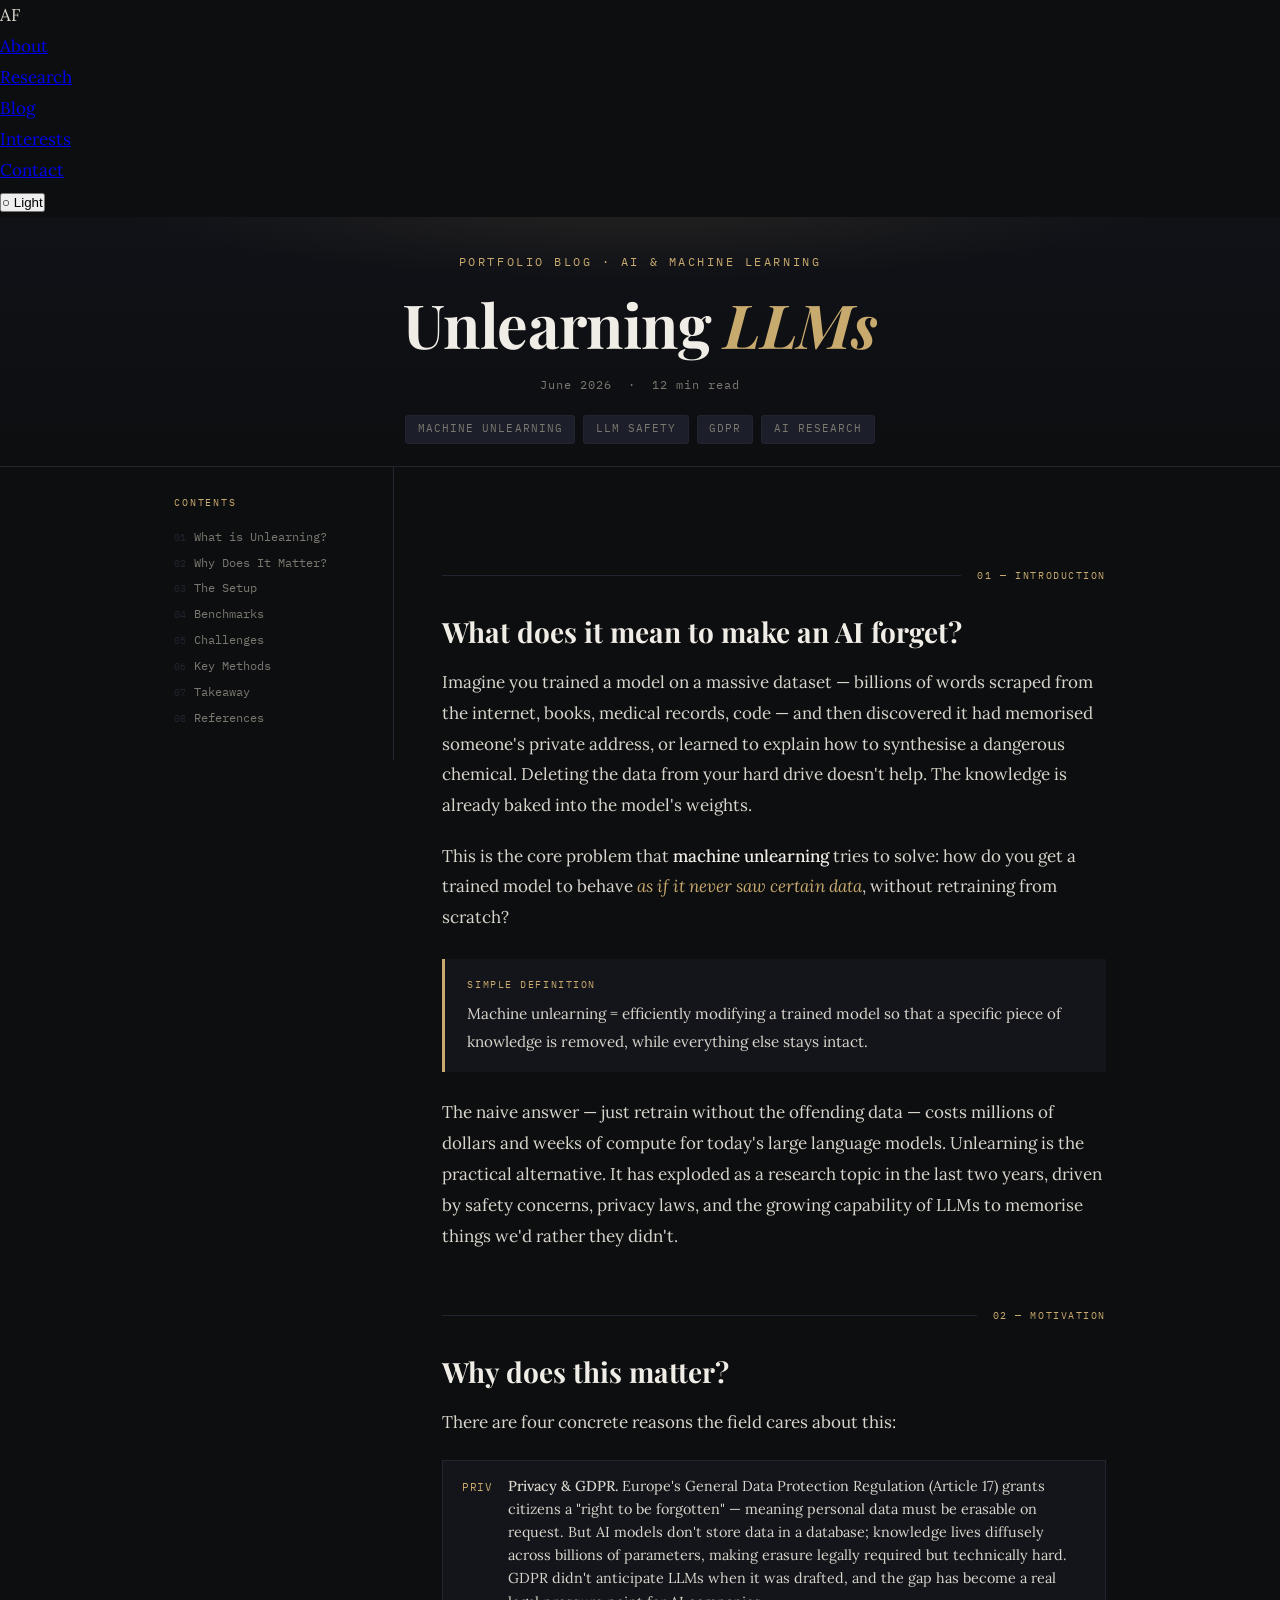
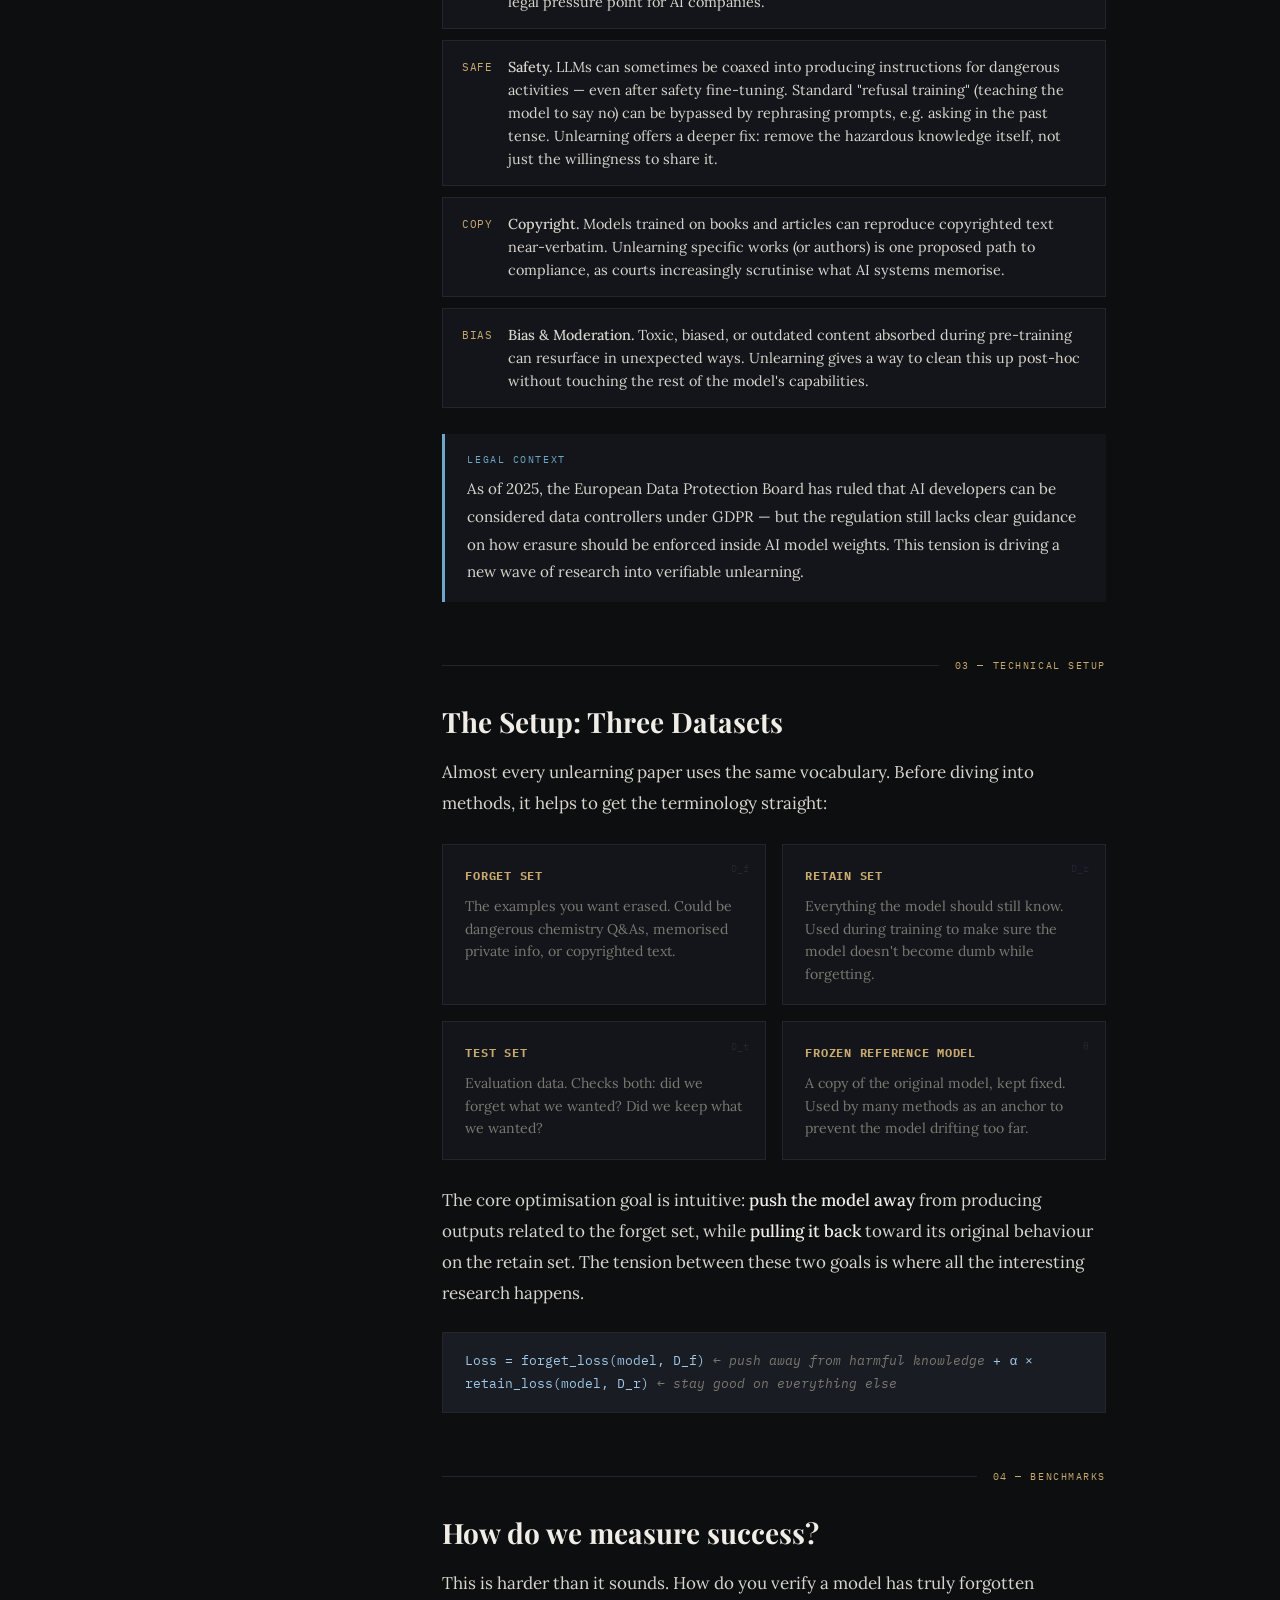
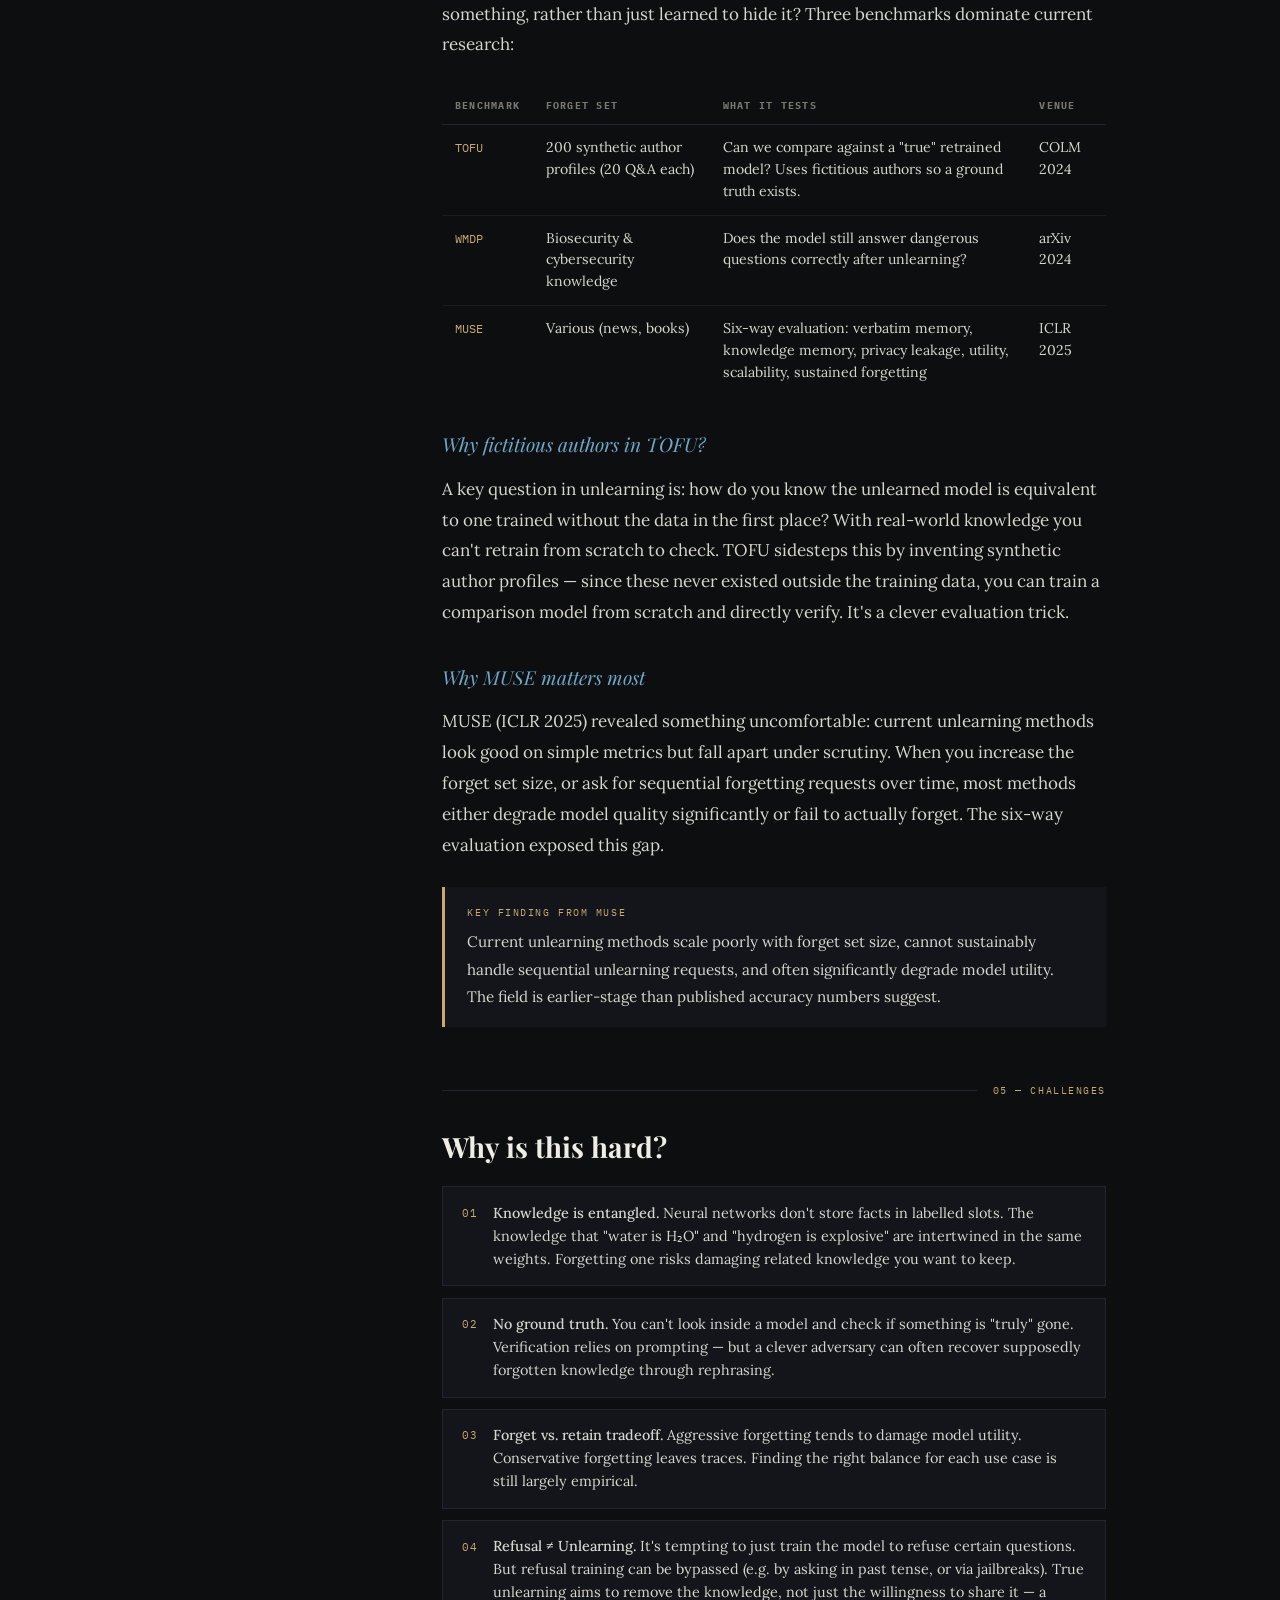
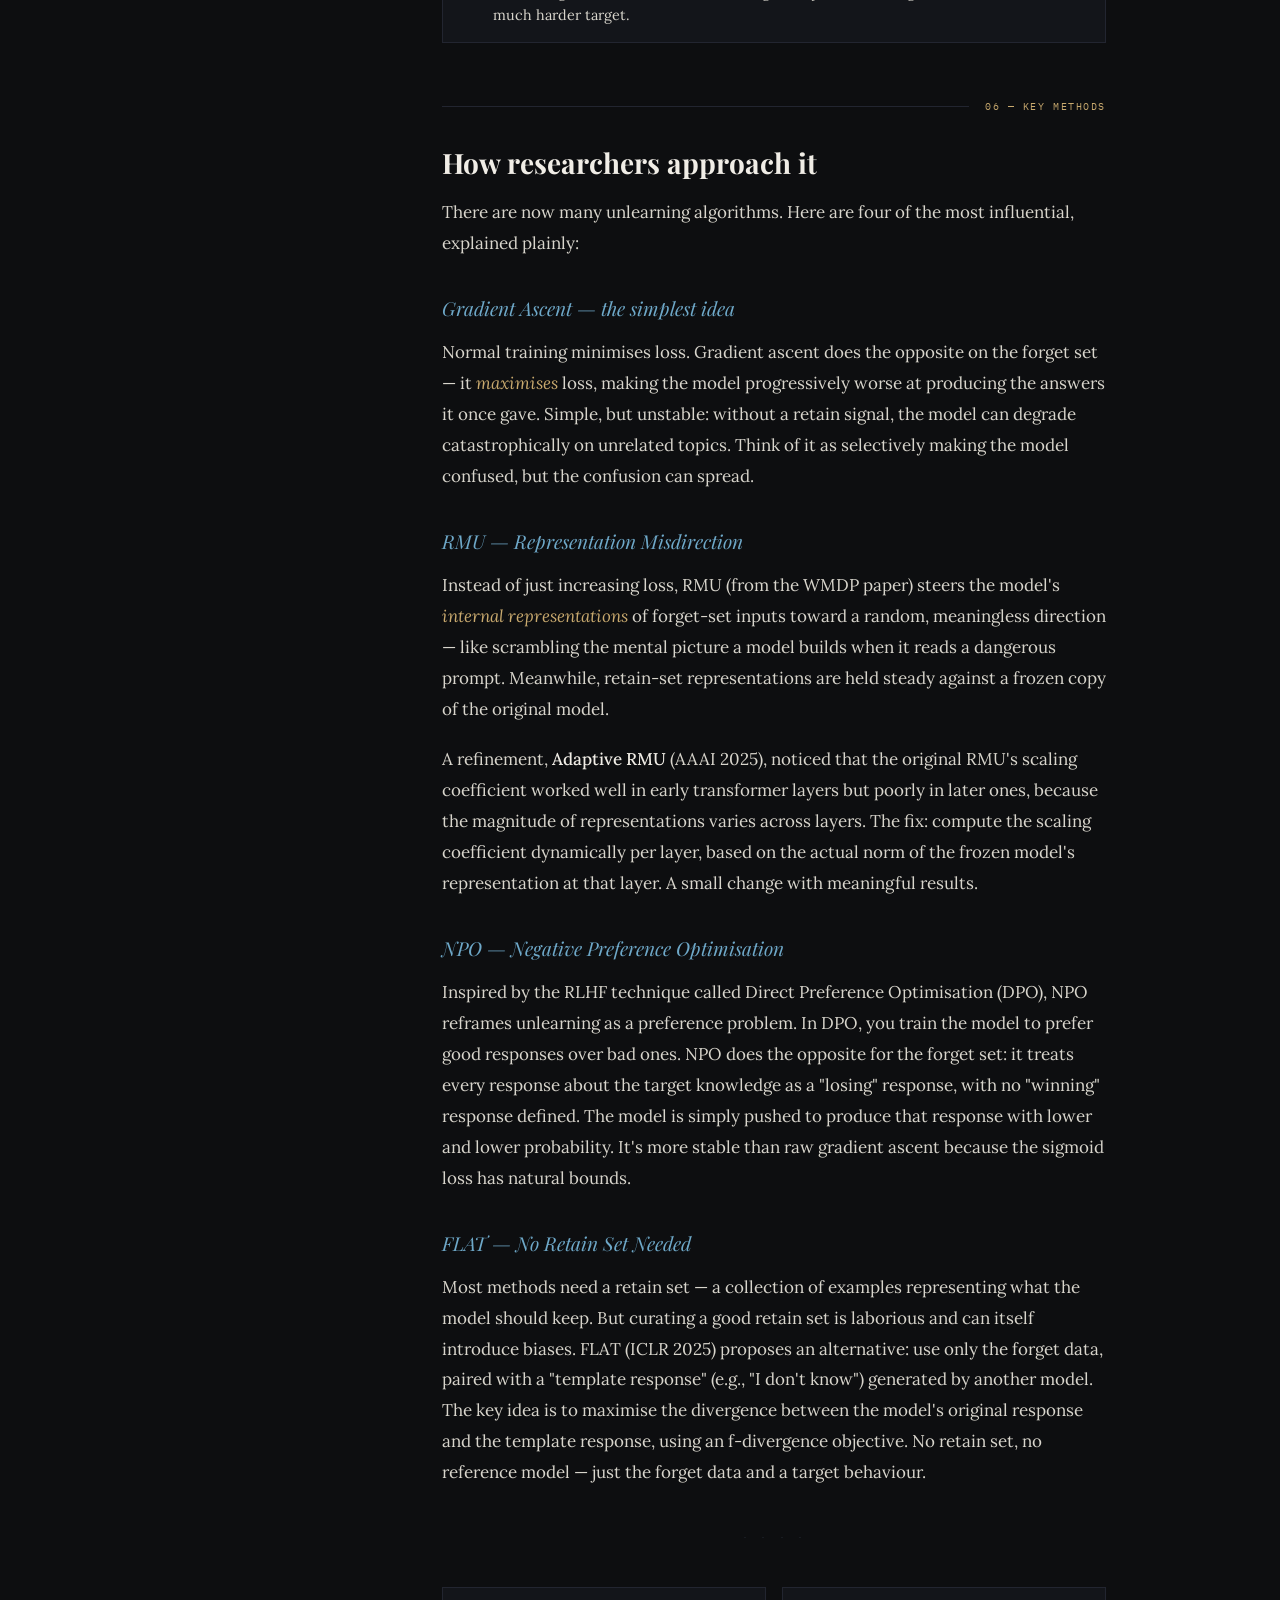
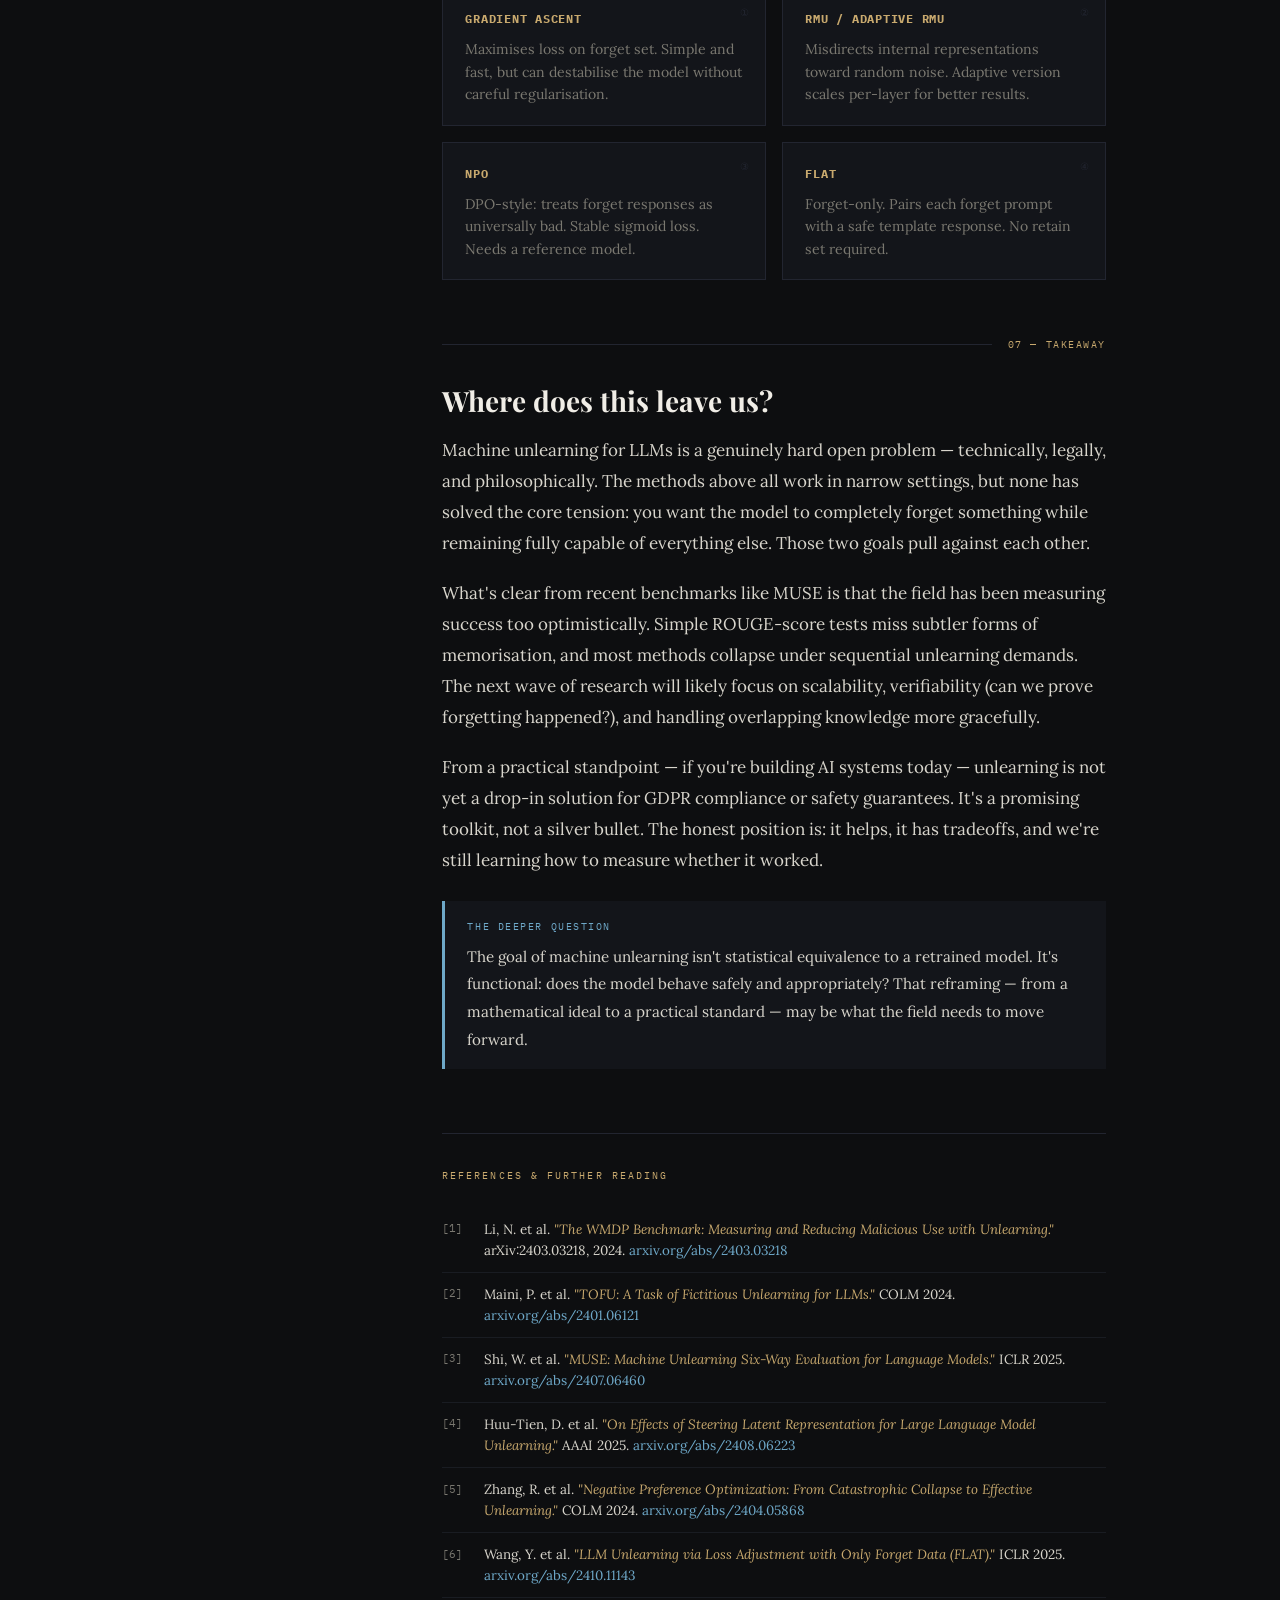
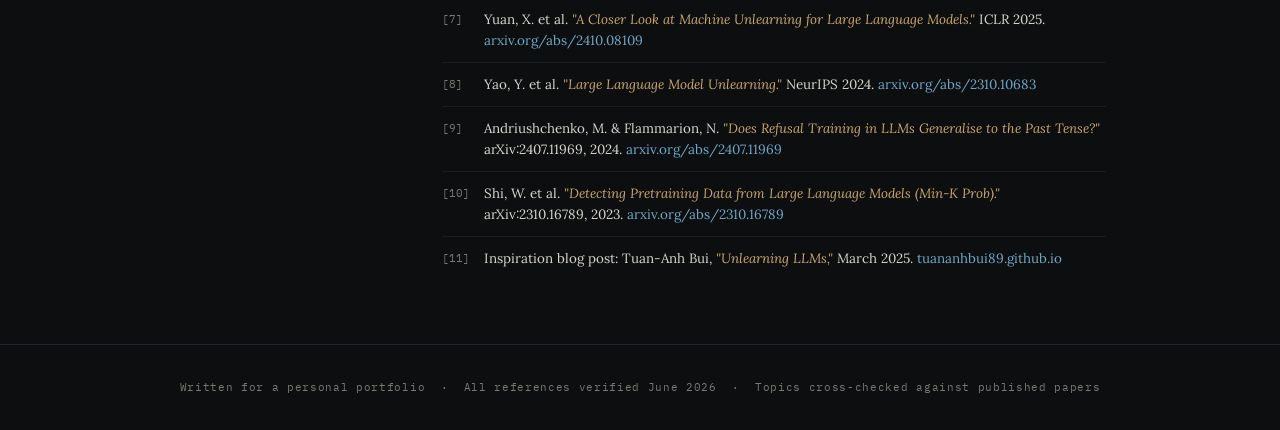
==== commit 89b0fea2: "Update unlearning-llm-blog.html" ====
--- a/unlearning-llm-blog.html
+++ b/unlearning-llm-blog.html
@@ -397,6 +397,25 @@
   </style>
 </head>
 <body>
+
+  
+<!-- ═══════════════════════════════════════════
+     NAVBAR
+═══════════════════════════════════════════ -->
+<nav>
+  <span class="nav-logo">AF</span>
+  <ul class="nav-links">
+    <li><a href="#about">About</a></li>
+    <li><a href="#research">Research</a></li>
+    <li><a href="#blog">Blog</a></li>
+    <li><a href="#loves">Interests</a></li>
+    <li><a href="#contact">Contact</a></li>
+  </ul>
+  <button class="theme-toggle" onclick="toggleTheme()" aria-label="Toggle theme">
+    <span class="toggle-icon" id="toggle-icon">○</span>
+    <span id="toggle-label">Light</span>
+  </button>
+</nav>
 
 <!-- ═══════════════════════════ HEADER ═══════════════════════════ -->
 <header>
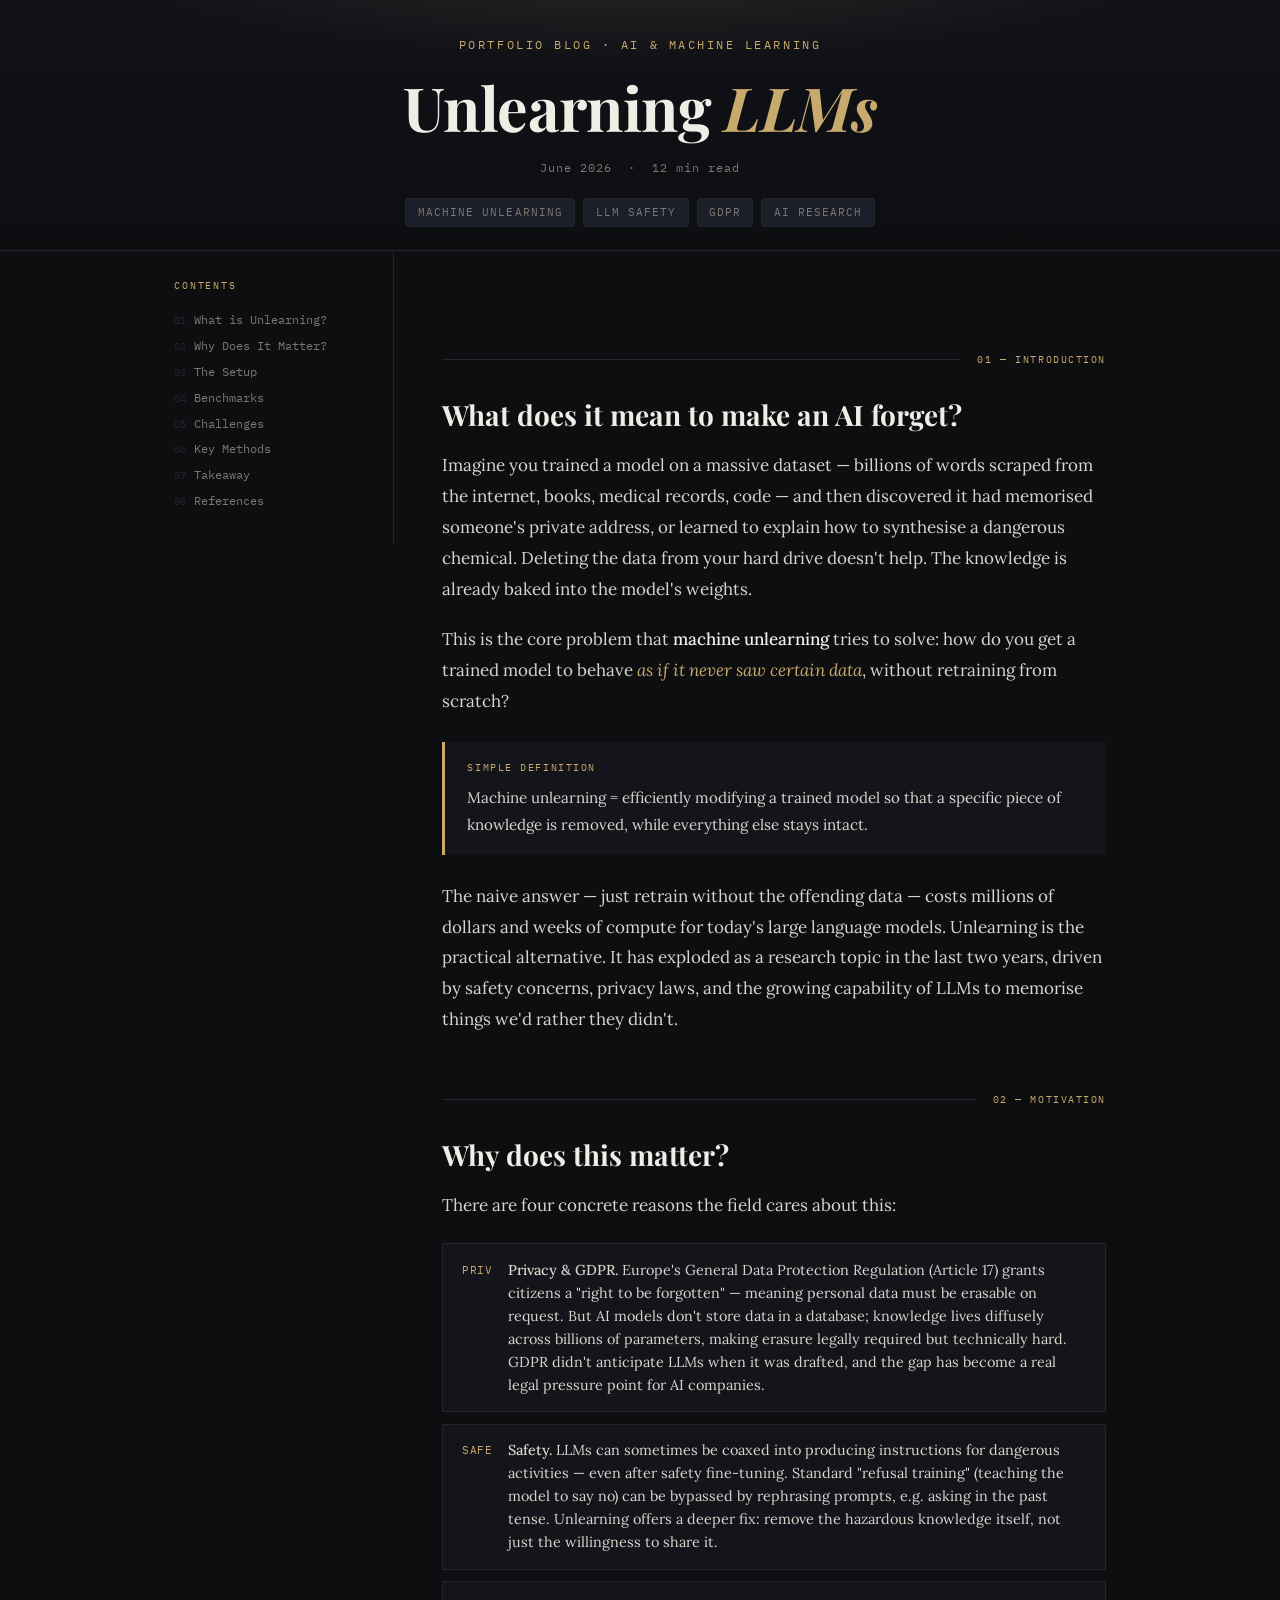
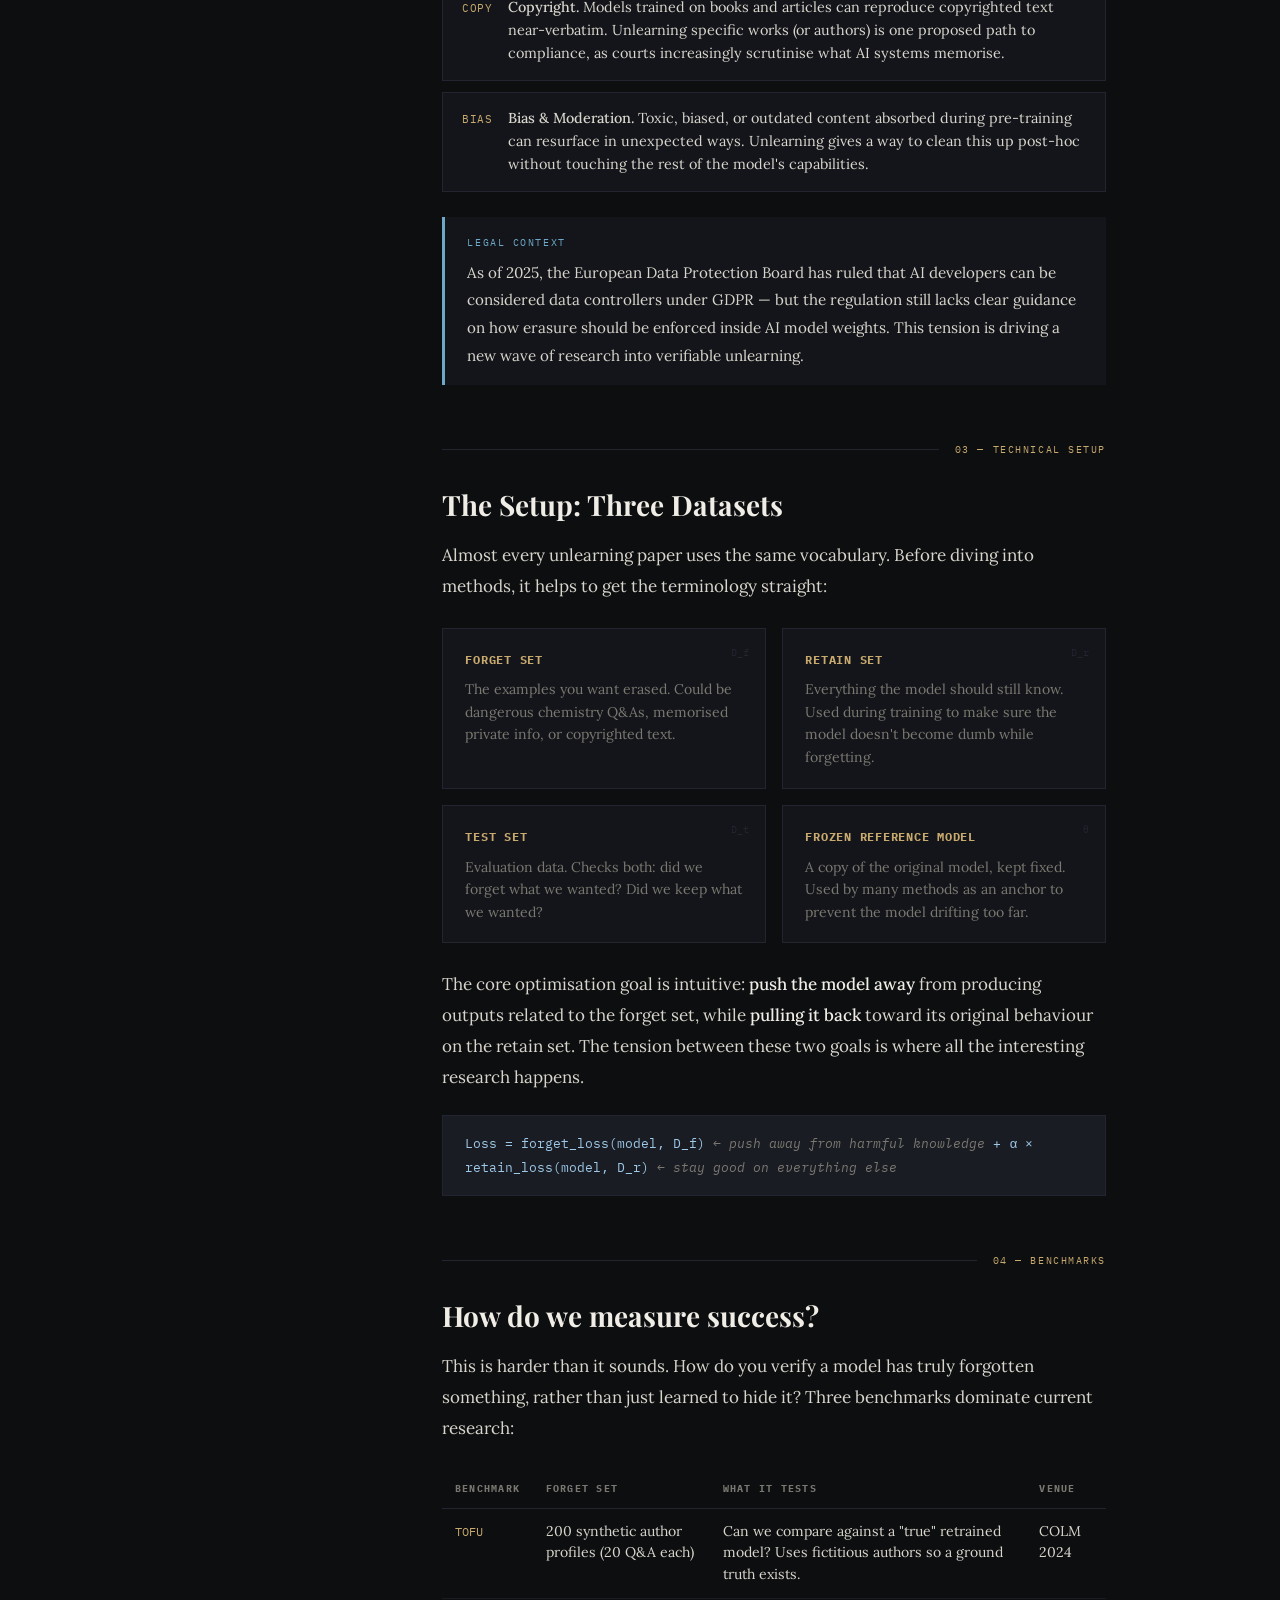
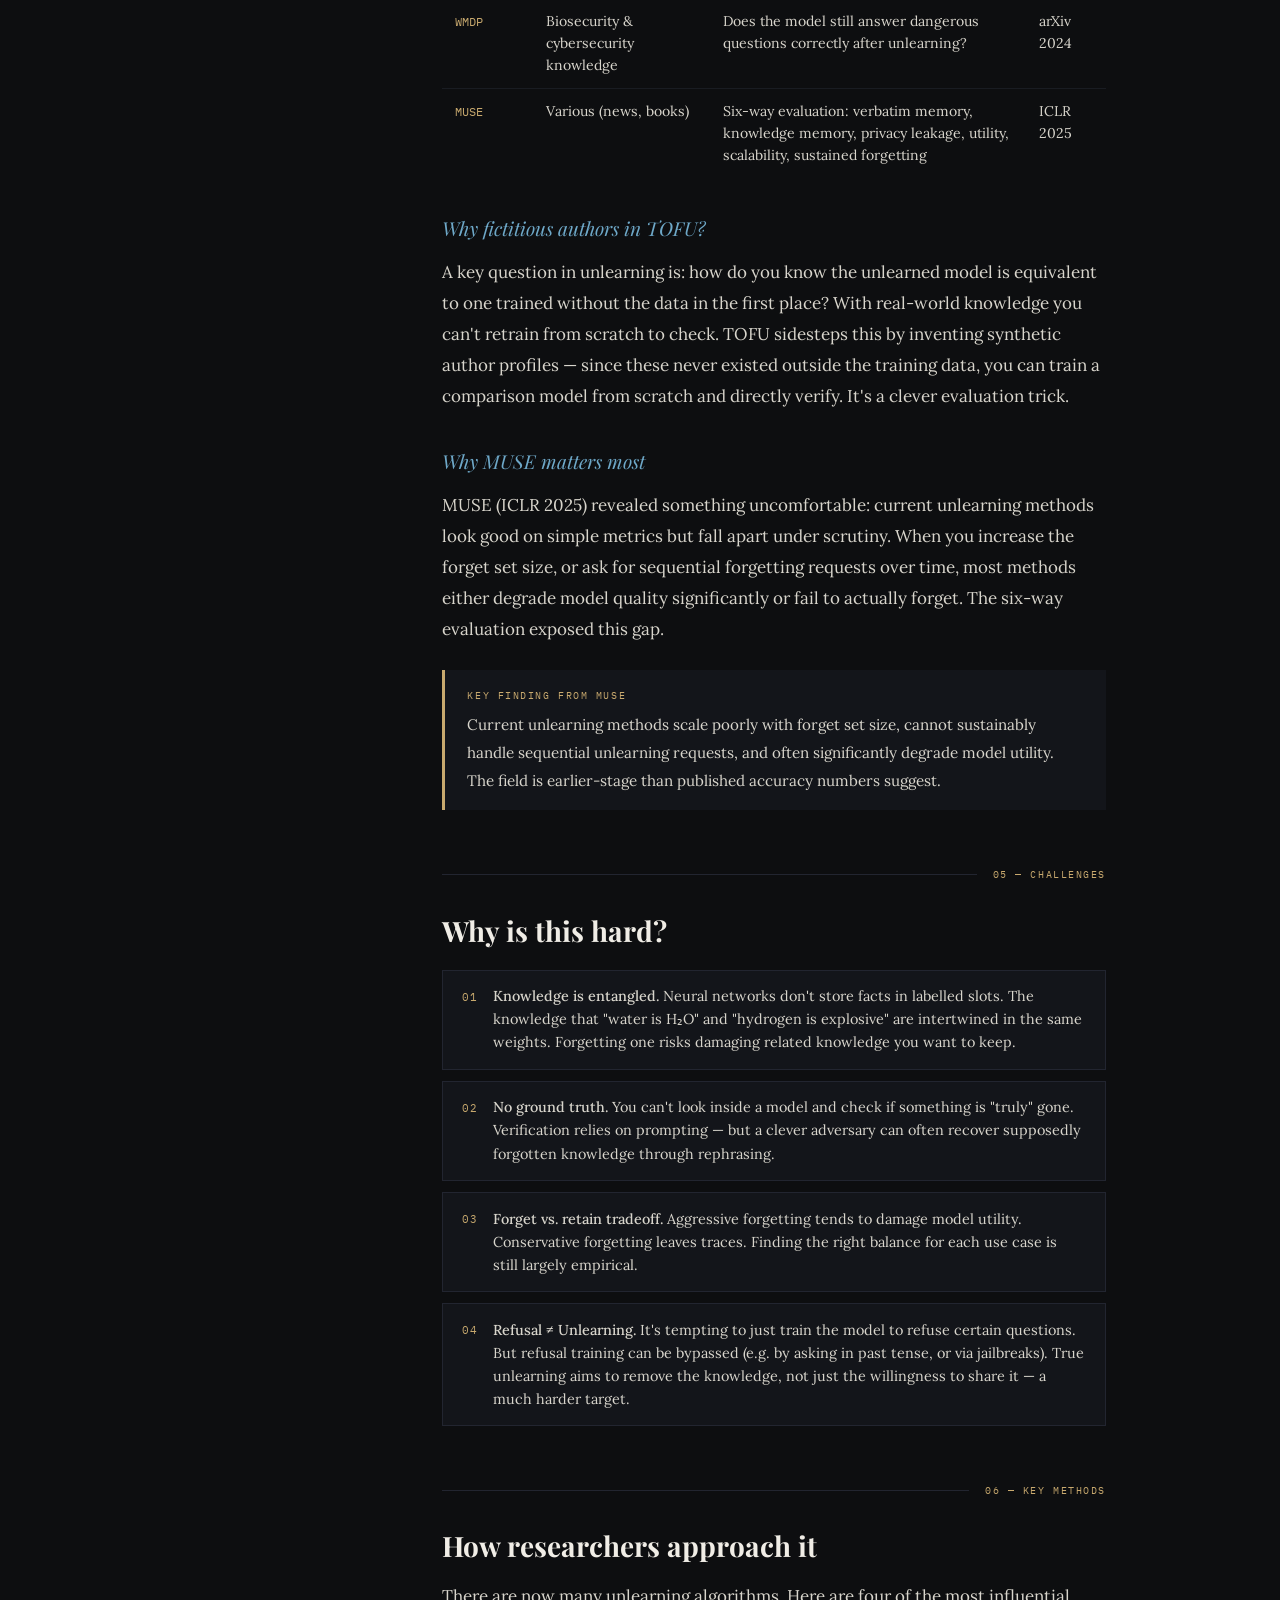
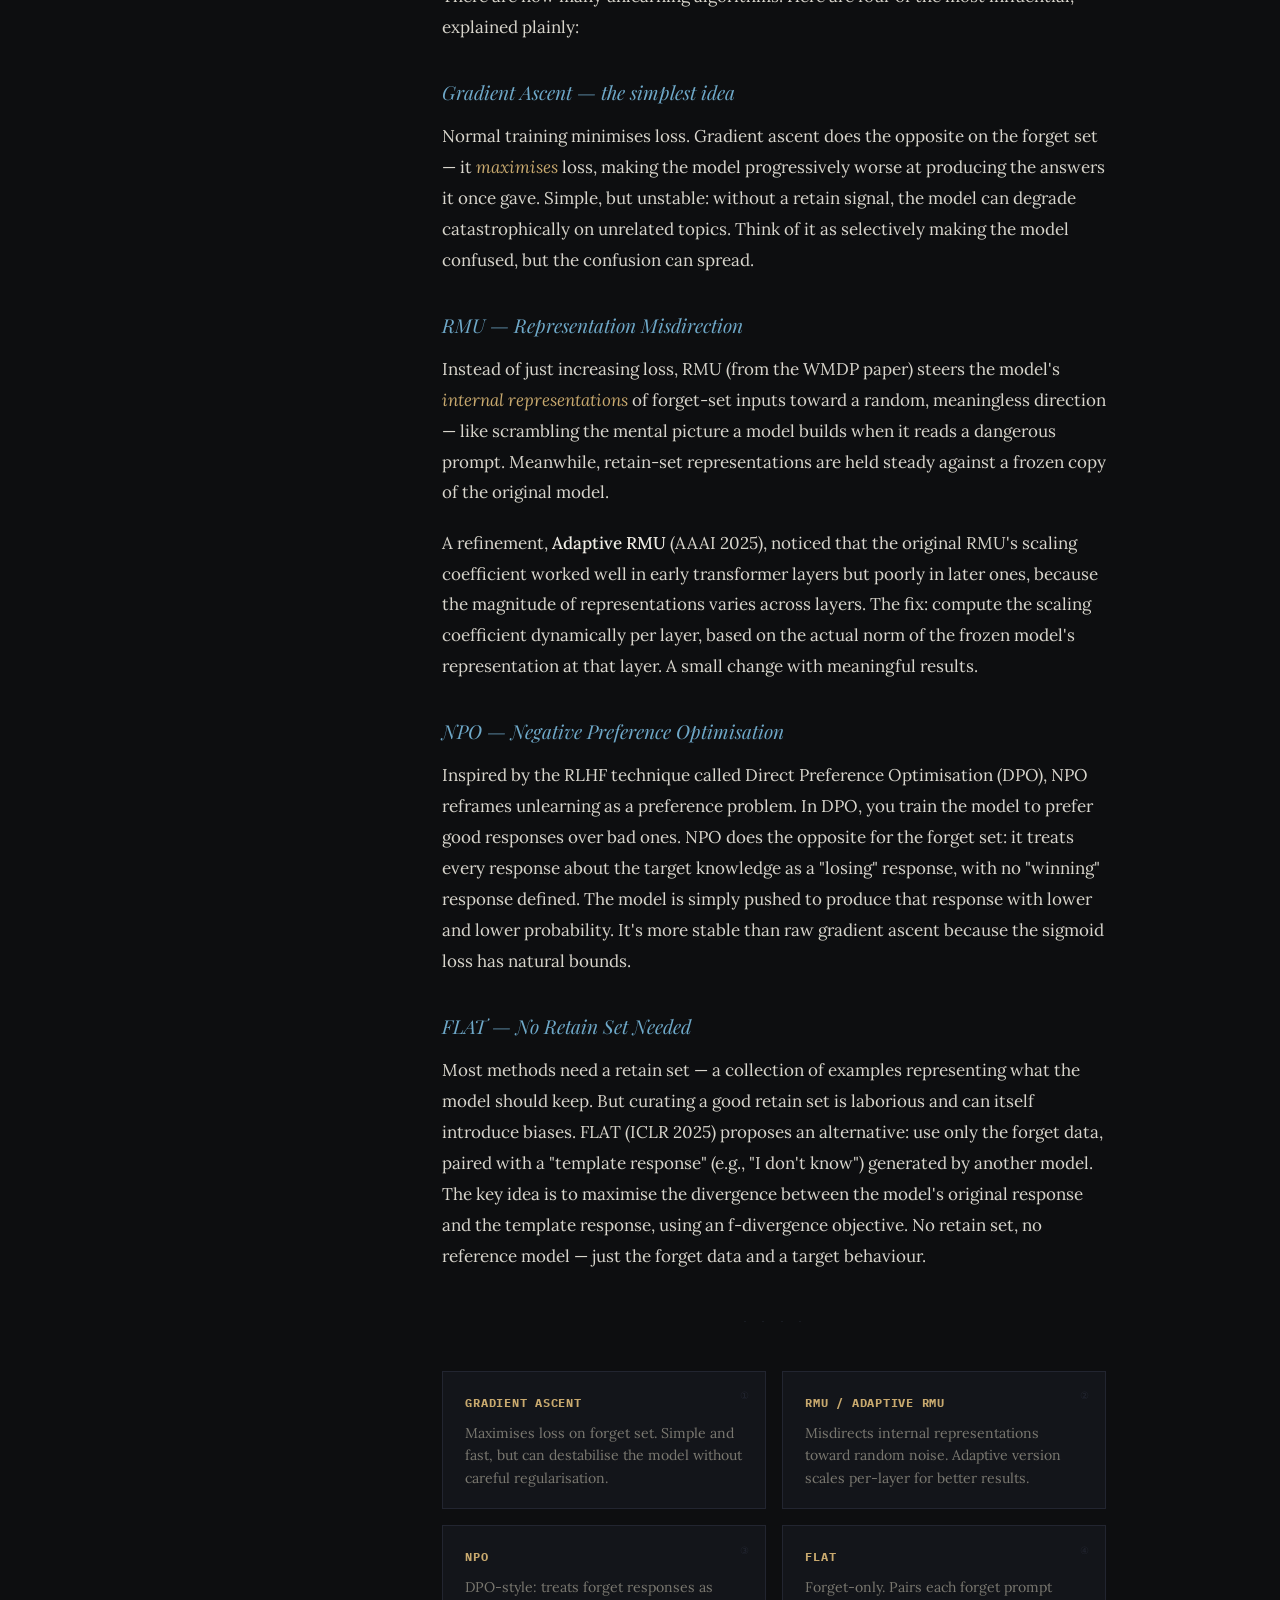
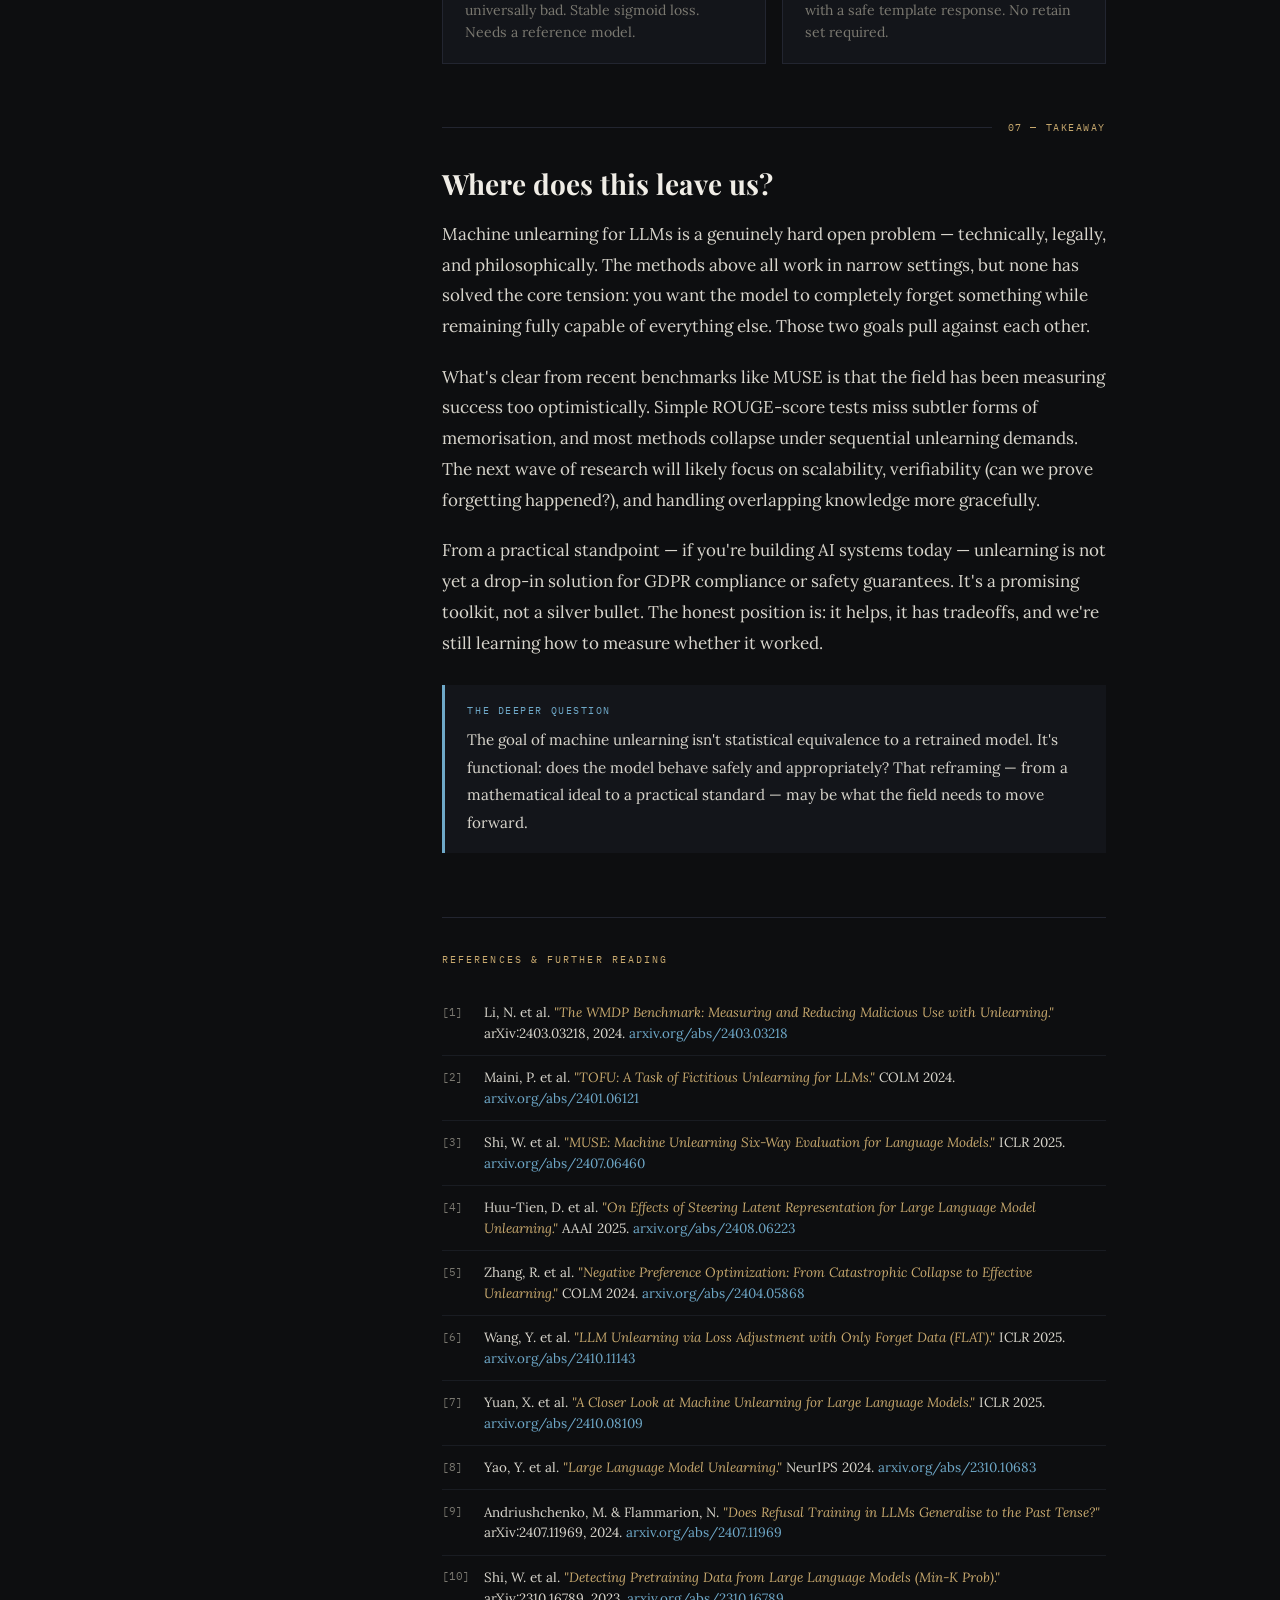
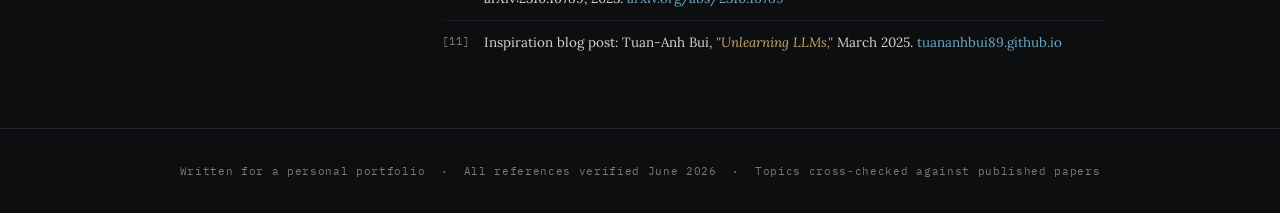
==== commit 6b61f8db: "Remove navbar from unlearning-llm-blog.html Removed the navbar section from the HTML file." ====
--- a/unlearning-llm-blog.html
+++ b/unlearning-llm-blog.html
@@ -398,24 +398,6 @@
 </head>
 <body>
 
-  
-<!-- ═══════════════════════════════════════════
-     NAVBAR
-═══════════════════════════════════════════ -->
-<nav>
-  <span class="nav-logo">AF</span>
-  <ul class="nav-links">
-    <li><a href="#about">About</a></li>
-    <li><a href="#research">Research</a></li>
-    <li><a href="#blog">Blog</a></li>
-    <li><a href="#loves">Interests</a></li>
-    <li><a href="#contact">Contact</a></li>
-  </ul>
-  <button class="theme-toggle" onclick="toggleTheme()" aria-label="Toggle theme">
-    <span class="toggle-icon" id="toggle-icon">○</span>
-    <span id="toggle-label">Light</span>
-  </button>
-</nav>
 
 <!-- ═══════════════════════════ HEADER ═══════════════════════════ -->
 <header>
